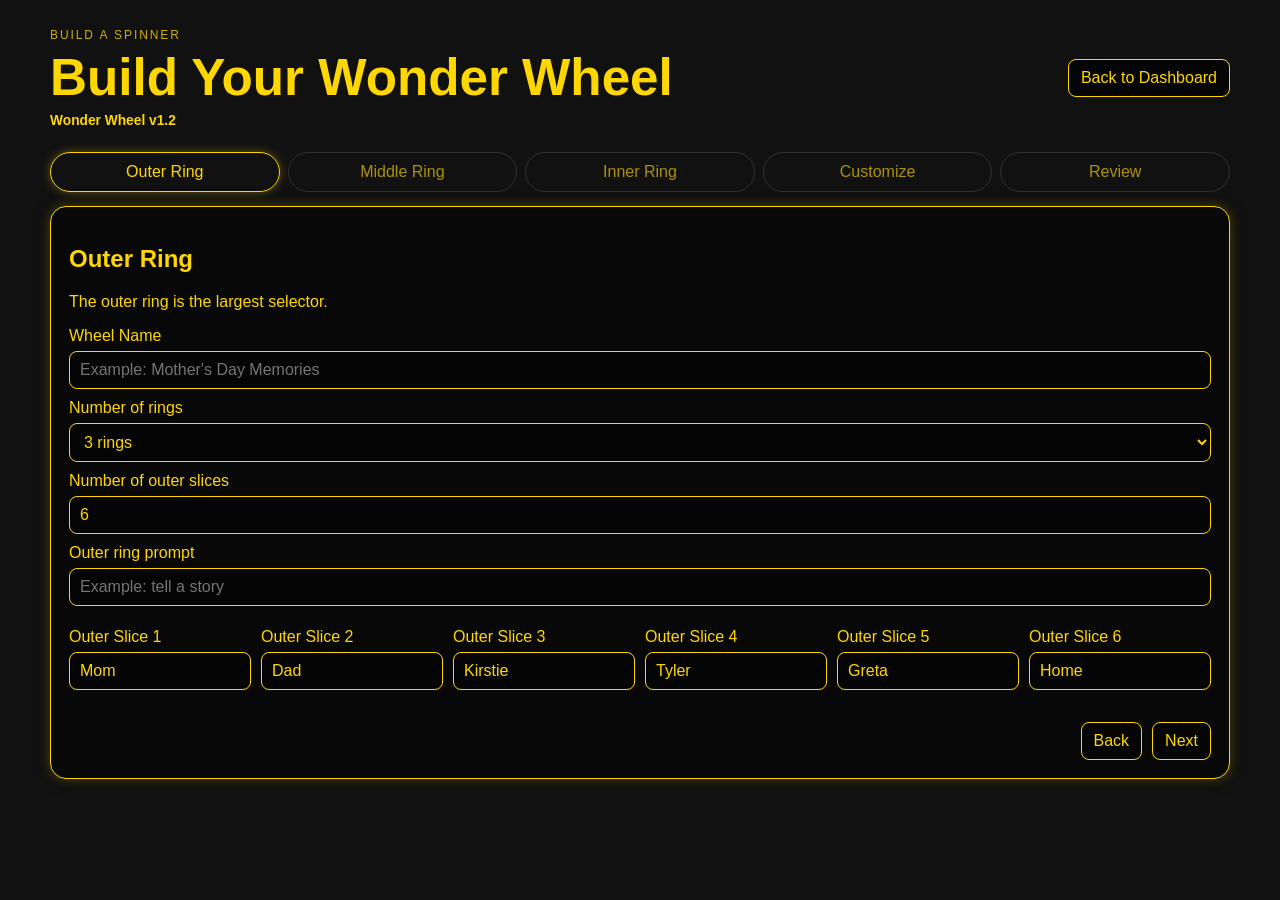
==== index.html @ 9d7de101 "v1.2" ====
<!DOCTYPE html>
<html lang="en">
<head>
  <meta charset="UTF-8">
  <meta name="viewport" content="width=device-width, initial-scale=1.0">
  <title>Wonder Wheel Spinner</title>
  <link rel="stylesheet" href="styles.css?v=1.2">
</head>
<body class="wheel-body">
  <a class="utility-link top-left" href="dashboard.html">Dashboard</a>
  <button id="editWheelButton" class="utility-link top-right" type="button">Edit Wheel</button>
  <div class="version-badge">Wonder Wheel v1.2</div>

  <section id="selectedPanel" class="selected-panel draggable-panel">
    <div class="panel-handle">Selected</div>
    <div class="selected-grid">
      <div id="selectedOuterBox"><span>Outer</span><strong id="selectedOuter">—</strong></div>
      <div id="selectedMiddleBox"><span>Middle</span><strong id="selectedMiddle">—</strong></div>
      <div id="selectedInnerBox"><span>Inner</span><strong id="selectedInner">—</strong></div>
      <div id="selectedCoreBox" class="hidden"><span>Core</span><strong id="selectedCore">—</strong></div>
    </div>
    <div id="latestSpinPanel" class="latest-spin-panel hidden">
      <h3>Latest Spin</h3>
      <div id="latestSpinRows" class="latest-spin-rows"></div>
    </div>
  </section>

  <section id="completionPanel" class="completion-panel draggable-panel">
    <div class="panel-heading compact-panel-heading">
      <div>
        <div class="panel-handle">Completed</div>
        <p id="completionSummary">0 / 0</p>
      </div>
      <button id="resetCompletionLog" type="button">Reset</button>
    </div>
    <ol id="completionLog" class="completion-log"></ol>
  </section>

  <section id="editorPanel" class="editor-panel hidden">
    <div class="panel-heading">
      <h2>Edit Wheel</h2>
      <button id="closeEditorButton" type="button">Close</button>
    </div>
    <div class="editor-grid">
      <label>Wheel name <input id="wheelNameInput" type="text"></label>
      <label>Ring count
        <select id="ringCountInput">
          <option value="1">1 ring</option>
          <option value="2">2 rings</option>
          <option value="3" selected>3 rings</option>
          <option value="4">4 rings with Core Ring</option>
        </select>
      </label>
      <label>Theme
        <select id="themeSelect">
          <option value="lightning">Lightning</option>
          <option value="plant">Plant</option>
          <option value="steel">Steel</option>
          <option value="fire">Fire</option>
          <option value="earth">Earth</option>
          <option value="water">Water</option>
          <option value="flowers">Flowers</option>
        </select>
      </label>
      <label>Wheel line color <input id="wheelColorInput" type="color"></label>
      <label>Interface color <input id="interfaceColorInput" type="color"></label>
      <label>Text color <input id="textColorInput" type="color"></label>
      <label>Page background color <input id="pageBgInput" type="color"></label>
      <label>Full page background image <input id="pageBgImageInput" type="file" accept="image/*"></label>
      <button id="clearPageBgImage" type="button">Clear Full Page Background</button>
      <label>Wheel size <input id="wheelSizeInput" type="range" min="0.45" max="3" step="0.025"></label>
      <label>Center background <input id="centerBgInput" type="file" accept="image/*"></label>
      <button id="clearCenterBg" type="button">Clear Center Background</button>
    </div>
    <div class="editor-ring-grid">
      <div id="outerEditorCard" class="editor-ring-card">
        <h3>Outer Ring</h3>
        <label>Slices <input id="outerCountInput" type="number" min="1" max="10"></label>
        <label>Prompt <input id="outerPromptInput" type="text" placeholder="Example: tell a story"></label>
        <div id="outerNamesEditor" class="name-editor-list"></div>
        <label>Background <input id="outerBgInput" type="file" accept="image/*"></label>
        <button id="clearOuterBg" type="button">Clear Background</button>
      </div>
      <div id="middleEditorCard" class="editor-ring-card">
        <h3>Middle Ring</h3>
        <label>Slices <input id="middleCountInput" type="number" min="1" max="10"></label>
        <label>Prompt <input id="middlePromptInput" type="text" placeholder="Example: remember"></label>
        <div id="middleNamesEditor" class="name-editor-list"></div>
        <label>Background <input id="middleBgInput" type="file" accept="image/*"></label>
        <button id="clearMiddleBg" type="button">Clear Background</button>
      </div>
      <div id="innerEditorCard" class="editor-ring-card">
        <h3>Inner Ring</h3>
        <label>Slices <input id="innerCountInput" type="number" min="1" max="10"></label>
        <label>Prompt <input id="innerPromptInput" type="text" placeholder="Example: with gratitude"></label>
        <div id="innerNamesEditor" class="name-editor-list"></div>
        <label>Background <input id="innerBgInput" type="file" accept="image/*"></label>
        <button id="clearInnerBg" type="button">Clear Background</button>
      </div>
      <div id="coreEditorCard" class="editor-ring-card">
        <h3>Core Ring</h3>
        <label>Slices <input id="coreCountInput" type="number" min="1" max="10"></label>
        <label>Prompt <input id="corePromptInput" type="text" placeholder="Example: today"></label>
        <div id="coreNamesEditor" class="name-editor-list"></div>
        <label>Background <input id="coreBgInput" type="file" accept="image/*"></label>
        <button id="clearCoreBg" type="button">Clear Background</button>
      </div>
    </div>
    <button id="saveEditorButton" class="primary-button" type="button">Save Changes</button>
  </section>

  <main class="wheel-stage" id="wheelStage">
    <div class="compass" id="compass">
      <div class="compass-selection-arrow" aria-hidden="true"></div>
      <div id="themeSpiralEffect" class="theme-spiral-effect" aria-hidden="true"></div>
      <div class="ring outer-ring" id="outerRing">
        <div class="ring-bg"></div>
        <div class="ring-lines"></div>
        <div class="ring-labels" id="outerLabels"></div>
      </div>

      <div class="ring middle-ring" id="middleRing">
        <div class="ring-bg"></div>
        <div class="ring-lines"></div>
        <div class="ring-labels" id="middleLabels"></div>
      </div>

      <div class="ring inner-ring-simple" id="innerRing">
        <div class="ring-bg"></div>
        <div class="ring-lines"></div>
        <div class="ring-labels" id="innerLabels"></div>
      </div>

      <div class="ring core-ring" id="coreRing">
        <div class="ring-bg"></div>
        <div class="ring-lines"></div>
        <div class="ring-labels" id="coreLabels"></div>
      </div>

      <div class="center-orb" id="centerOrb" title="Hold to charge spin. Release to spin.">
        <div id="wheelTitle" class="center-wheel-title">Wheel</div>
        <div class="power-bar-shell">
          <div id="powerBarFill" class="power-bar-fill"></div>
        </div>
      </div>
      <button id="wheelMoveHandle" class="wheel-move-handle" type="button" title="Drag to move wheel" aria-label="Drag to move wheel">↕</button>
      <button id="wheelCornerResizeHandle" class="wheel-corner-resize-handle" type="button" title="Drag to resize wheel" aria-label="Drag to resize wheel"></button>
    </div>
    <div id="spinSpiralLayer" class="spin-spiral-layer"></div>
  </main>

  <script src="app.js?v=1.2"></script>
</body>
</html>
---- styles.css ----
:root {
  --gold: #ffd700;
  --interface: #ffd700;
  --wheel-line: #ffd700;
  --wheel-text: #ffd700;
  --bg: #111111;
  --panel-bg: rgba(8, 8, 8, 0.92);
  --soft: rgba(255, 215, 0, 0.16);
  --shadow: rgba(255, 215, 0, 0.34);
  --outer-size: 620px;
  --middle-size: 443px;
  --inner-size: 266px;
  --core-size: 221px;
  --center-size: 88px;
  --outer-label-radius: 266px;
  --middle-label-radius: 177px;
  --inner-label-radius: 88px;
  --core-label-radius: 77px;
  --outer-label-width: 118px;
  --middle-label-width: 104px;
  --inner-label-width: 88px;
  --core-label-width: 68px;
  --outer-label-font: 1rem;
  --middle-label-font: .94rem;
  --inner-label-font: .82rem;
  --core-label-font: .72rem;
  --wheel-scale: 1;
  --center-bg-image: none;
}
* { box-sizing: border-box; }
body {
  min-height: 100vh;
  margin: 0;
  background-color: var(--bg);
  background-image: var(--page-bg-image, none);
  background-size: cover;
  background-position: center;
  background-attachment: fixed;
  color: var(--interface);
  font-family: Arial, sans-serif;
}
a { color: inherit; }
button, input, select {
  font: inherit;
}
button, .primary-link, .utility-link {
  background: #050505;
  color: var(--interface);
  border: 1px solid var(--interface);
  border-radius: 8px;
  padding: 9px 12px;
  cursor: pointer;
  text-decoration: none;
  display: inline-flex;
  align-items: center;
  justify-content: center;
  gap: 6px;
}
button:hover, .primary-link:hover, .utility-link:hover { box-shadow: 0 0 12px var(--shadow); }
.primary-button, .primary-link { background: color-mix(in srgb, var(--interface) 18%, black); font-weight: bold; }
.hidden { display: none !important; }
.kicker { text-transform: uppercase; letter-spacing: .16em; font-size: .75rem; margin: 0 0 6px; opacity: .8; }
.dashboard-shell, .wizard-shell { width: min(1180px, calc(100vw - 32px)); margin: 0 auto; padding: 28px 0 60px; }
.dashboard-header, .wizard-header { display: flex; align-items: center; justify-content: space-between; gap: 20px; margin-bottom: 24px; }
.dashboard-header h1, .wizard-header h1 { margin: 0; font-size: clamp(2rem, 4vw, 3.5rem); }
.dashboard-header p, .wizard-header p { max-width: 660px; }
.dashboard-header-actions { display: flex; flex-wrap: wrap; gap: 10px; justify-content: flex-end; }
.dashboard-customize-panel, .dashboard-analytics-card, .wizard-card, .editor-panel, .selected-panel {
  border: 1px solid var(--interface);
  background: var(--panel-bg);
  box-shadow: 0 0 18px rgba(0,0,0,.45), 0 0 12px var(--shadow);
  border-radius: 16px;
  padding: 18px;
}
.control-row { display: flex; gap: 14px; align-items: center; }
.wrap { flex-wrap: wrap; }
.section-title-row { display: flex; align-items: center; justify-content: space-between; gap: 16px; margin-bottom: 14px; }
.section-title-row h2 { margin: 0 0 4px; }
.dashboard-grid { display: grid; grid-template-columns: repeat(auto-fit, minmax(250px, 1fr)); gap: 14px; }
.wheel-card { position: relative; display: grid; grid-template-columns: 70px 1fr; gap: 14px; align-items: center; padding: 14px; border: 1px solid var(--interface); border-radius: 14px; background: rgba(0,0,0,.55); cursor: pointer; }
.wheel-card:hover { box-shadow: 0 0 14px var(--shadow); transform: translateY(-1px); }
.wheel-card-icon { width: 68px; height: 68px; border-radius: 50%; border: 2px solid var(--wheel-line); background: radial-gradient(circle, rgba(255,255,255,.12), rgba(0,0,0,.7)); overflow: hidden; position: relative; }
.wheel-card-icon::before, .wheel-card-icon::after { content:""; position:absolute; inset:0; border-radius:50%; background: repeating-conic-gradient(var(--wheel-line) 0deg 2deg, transparent 2deg 45deg); opacity:.55; }
.wheel-card h3 { margin: 0 0 6px; }
.wheel-card p { margin: 0; opacity:.82; font-size:.9rem; }
.card-actions { display: flex; gap: 8px; margin-top: 10px; }
.card-actions button { padding: 5px 8px; font-size: .82rem; }
.modal { position: fixed; inset: 0; display: grid; place-items: center; background: rgba(0,0,0,.66); z-index: 1000; padding: 20px; }
.modal-content { width: min(760px, 100%); max-height: 85vh; overflow:auto; background: #0b0b0b; color: var(--interface); border: 1px solid var(--interface); border-radius: 18px; padding: 24px; position: relative; box-shadow: 0 0 28px var(--shadow); }
.modal-close { position:absolute; right:14px; top:14px; width:36px; height:36px; padding:0; border-radius:50%; }
.tagline { font-size: 1.4rem; font-weight: bold; letter-spacing: .08em; }

/* Wizard */
.wizard-body { display: flex; justify-content: center; }
.wizard-progress { display: grid; grid-template-columns: repeat(auto-fit, minmax(92px, 1fr)); gap: 8px; margin-bottom: 14px; }
.wizard-step-pill { border: 1px solid rgba(255,255,255,.2); border-radius: 999px; padding: 10px; text-align: center; opacity: .65; }
.wizard-step-pill.active { border-color: var(--interface); opacity: 1; box-shadow: 0 0 10px var(--shadow); }
.wizard-step { display: none; }
.wizard-step.active { display: block; }
.wizard-card label, .editor-panel label { display: grid; gap: 6px; margin: 10px 0; }
input[type="text"], input[type="number"], select { width: 100%; background: #050505; color: var(--interface); border: 1px solid var(--interface); border-radius: 8px; padding: 9px 10px; }
input[type="color"] { width: 72px; height: 38px; background: transparent; border: 1px solid var(--interface); border-radius: 8px; padding: 3px; }
input[type="file"] { max-width: 100%; }
.wizard-grid { display: grid; grid-template-columns: repeat(auto-fit, minmax(180px, 1fr)); gap: 10px; margin-top: 12px; }
.wizard-customize-grid, .editor-grid { display: grid; grid-template-columns: repeat(auto-fit, minmax(190px, 1fr)); gap: 12px; }
.wizard-actions { display: flex; justify-content: flex-end; gap: 10px; margin-top: 22px; }
.review-box { border: 1px solid rgba(255,255,255,.22); padding: 16px; border-radius: 12px; background: rgba(255,255,255,.04); }

/* Wheel */
.wheel-body { overflow: hidden; }
.top-left { position: fixed; top: 18px; left: 18px; z-index: 50; }
.top-right { position: fixed; top: 18px; right: 18px; z-index: 50; }
.version-badge {
  position: fixed;
  left: 18px;
  top: 66px;
  z-index: 50;
  padding: 7px 10px;
  border: 1px solid rgba(255,255,255,.24);
  border-radius: 999px;
  background: rgba(0,0,0,.68);
  color: var(--interface);
  font-size: .78rem;
  font-weight: 700;
  box-shadow: 0 0 10px var(--shadow);
}
.version-inline {
  margin: 6px 0 0;
  color: var(--interface);
  font-size: .86rem;
  font-weight: 700;
}
.wheel-stage { min-height: 100vh; display: grid; place-items: center; padding: 80px 20px 40px; }
.compass { position: relative; width: var(--outer-size); height: var(--outer-size); border-radius: 50%; touch-action: none; transform: scale(var(--wheel-scale)); transform-origin: center center; --charge-tension: 0; }
.compass-selection-arrow { position: absolute; left: 50%; top: -34px; transform: translateX(-50%); width: 48px; height: 74px; z-index: 40; pointer-events: none; filter: drop-shadow(0 0 8px var(--shadow)); }
.compass-selection-arrow::before { content:""; position:absolute; left:50%; transform:translateX(-50%); top:0; width:20px; height:36px; background: var(--wheel-line); border: 2px solid #111; border-radius: 12px 12px 6px 6px; }
.compass-selection-arrow::after { content:""; position:absolute; left:50%; transform:translateX(-50%); top:31px; width:0; height:0; border-left: 20px solid transparent; border-right: 20px solid transparent; border-top: 34px solid var(--wheel-line); }
.ring { position: absolute; left: 50%; top: 50%; transform: translate(-50%, -50%); border-radius: 50%; overflow: hidden; border: 3px solid var(--wheel-line); box-shadow: inset 0 0 18px rgba(0,0,0,.7), 0 0 12px var(--shadow); cursor: grab; }
.compass.charging-tension .ring { filter: brightness(calc(1 + var(--charge-tension) * .18)); }
.ring.drag-spinning { cursor: grabbing; filter: brightness(1.12); }
.outer-ring { width: var(--outer-size); height: var(--outer-size); z-index: 1; }
.middle-ring { width: var(--middle-size); height: var(--middle-size); z-index: 6; }
.inner-ring-simple { width: var(--inner-size); height: var(--inner-size); z-index: 11; }
.core-ring { width: var(--core-size); height: var(--core-size); z-index: 16; }
.ring-bg, .ring-lines, .ring-labels, .slice-highlight-layer { position: absolute; inset: 0; border-radius: 50%; pointer-events: none; }
.ring-bg { background-color: rgba(0,0,0,.72); background-image: var(--ring-bg, none); background-size: cover; background-position: center; z-index: 1; }
.ring-lines { z-index: 4; background: repeating-conic-gradient(from var(--line-from, 0deg), var(--wheel-line) 0deg var(--line-width, 2deg), transparent var(--line-width, 2deg) var(--slice-deg, 36deg)); opacity: .95; }
.ring::before {
  content: "";
  position: absolute;
  inset: 0;
  border-radius: 50%;
  z-index: 5;
  pointer-events: none;
  opacity: 0;
  background:
    conic-gradient(from var(--line-from, 0deg),
      transparent 0deg 18deg,
      color-mix(in srgb, var(--theme-a) 74%, transparent) 24deg 44deg,
      transparent 52deg 96deg,
      color-mix(in srgb, var(--theme-b) 70%, transparent) 104deg 128deg,
      transparent 138deg 212deg,
      color-mix(in srgb, var(--theme-c) 66%, transparent) 222deg 252deg,
      transparent 264deg 360deg);
  filter: blur(.5px) drop-shadow(0 0 8px var(--theme-b));
  mix-blend-mode: screen;
  transition: opacity .7s ease, filter .7s ease;
  -webkit-mask: radial-gradient(circle, transparent 0 18%, #000 30% 74%, transparent 86%);
  mask: radial-gradient(circle, transparent 0 18%, #000 30% 74%, transparent 86%);
}
.compass.layer-spin-active .ring::before {
  animation: ringLayerSpiral 1.15s linear infinite;
}
.compass.layer-spin-active .outer-ring::before { opacity: .12; animation-duration: 1.55s; }
.compass.layer-spin-active .middle-ring::before { opacity: .2; animation-duration: 1.32s; }
.compass.layer-spin-active .inner-ring-simple::before { opacity: .31; animation-duration: 1.08s; }
.compass.layer-spin-active .core-ring::before { opacity: .42; animation-duration: .88s; }
.ring::after { content:""; position:absolute; inset:0; border-radius:50%; z-index:5; pointer-events:none; background: conic-gradient(from var(--selected-from, 0deg), rgba(255,255,255,.26) 0deg var(--selected-size, 0deg), transparent var(--selected-size,0deg)); mix-blend-mode: screen; opacity: .9; }
.ring.selected-slice-flash::after { animation: selectedSliceFlash 2s ease-out; }
.ring-labels { z-index: 8; }
.slice-label { position: absolute; left: 50%; top: 50%; width: var(--label-width, 112px); min-height: 30px; display: flex; align-items: center; justify-content: center; text-align: center; color: var(--wheel-text); font-weight: bold; line-height: 1.05; overflow-wrap: anywhere; text-shadow: 0 0 4px rgba(0,0,0,.85); transform: rotate(var(--angle)) translate(var(--label-radius)) rotate(calc(-1 * var(--angle))) translate(-50%, -50%); transition: color .16s ease, text-shadow .16s ease, transform .16s ease; }
.slice-label.selected { color: #fff; text-shadow: 0 0 5px rgba(255,255,255,.9), 0 0 10px var(--wheel-text); }
.slice-label.selected-slice-label-flash { animation: selectedSliceLabelFlash 2s ease-out; }
.outer-ring .slice-label { --label-radius: var(--outer-label-radius); --label-width: var(--outer-label-width); font-size: var(--outer-label-font); }
.middle-ring .slice-label { --label-radius: var(--middle-label-radius); --label-width: var(--middle-label-width); font-size: var(--middle-label-font); }
.inner-ring-simple .slice-label { --label-radius: var(--inner-label-radius); --label-width: var(--inner-label-width); font-size: var(--inner-label-font); }
.core-ring .slice-label { --label-radius: var(--core-label-radius); --label-width: var(--core-label-width); font-size: var(--core-label-font); }
.center-orb { position:absolute; left:50%; top:50%; transform:translate(-50%,-50%); width: var(--center-size); height: var(--center-size); z-index: 25; border: 3px solid var(--wheel-line); border-radius: 50%; background: radial-gradient(circle at 35% 28%, rgba(255,255,255,.18), rgba(0,0,0,.92) 65%); display:flex; flex-direction:column; align-items:center; justify-content:center; gap:8px; cursor:pointer; user-select:none; box-shadow: inset 0 0 18px rgba(255,255,255,.08), 0 0 16px var(--shadow); }
.compass.charging-tension .center-orb { transform: translate(-50%,-50%) scale(calc(1 - var(--charge-tension) * .04)); }
.center-orb.charging { box-shadow: inset 0 0 28px rgba(255,255,255,.22), 0 0 30px var(--shadow), 0 0 50px var(--shadow); }
.center-orb.max-charge { animation: maxPulse .28s infinite alternate; }
@keyframes maxPulse { from { filter: brightness(1); } to { filter: brightness(1.55); } }
.center-wheel-title { width: 88px; text-align:center; font-size:.78rem; font-weight:bold; color:var(--wheel-text); overflow-wrap:anywhere; }
.power-bar-shell { width: 60px; height: 7px; border: 1px solid var(--wheel-line); border-radius: 999px; overflow:hidden; background: rgba(0,0,0,.7); }
.power-bar-fill { width: 0%; height: 100%; background: var(--wheel-line); box-shadow: 0 0 10px var(--shadow); transition: width .04s linear; }
.wheel-move-handle { position:absolute; left:16px; bottom:16px; width:42px; height:42px; padding:0; border:2px solid var(--interface); border-radius:50%; font-size:1.05rem; cursor:grab; z-index:44; background: rgba(0,0,0,.78); box-shadow: 0 0 12px var(--shadow), inset 0 0 8px rgba(255,255,255,.08); }
.selected-panel { position: fixed; left: 20px; bottom: 20px; width: min(680px, calc(100vw - 40px)); max-height: min(78vh, 720px); overflow: auto; z-index: 45; }
.panel-handle { font-weight: bold; margin-bottom: 10px; cursor: grab; }
.selected-grid { display: grid; grid-template-columns: repeat(auto-fit, minmax(145px, 1fr)); gap: 12px; }
.selected-grid div { border: 1px solid rgba(255,255,255,.18); border-radius: 10px; padding: 10px; background: rgba(255,255,255,.04); }
.selected-grid div.selected-field-flash { animation: selectedFieldFlash 2s ease-out; }
.selected-grid span { display:block; opacity:.7; font-size:.78rem; margin-bottom:5px; }
.selected-grid strong { color:#fff; display:block; line-height:1.2; overflow-wrap:anywhere; font-size: 1rem; }
.latest-spin-panel {
  margin-top: 16px;
  border-top: 1px solid rgba(255,255,255,.16);
  padding-top: 14px;
}
.latest-spin-panel h3 {
  margin: 0 0 10px;
  font-size: 1.08rem;
}
.latest-spin-rows {
  display: grid;
  gap: 10px;
}
.latest-spin-row {
  display: grid;
  grid-template-columns: 86px 1fr;
  gap: 7px 14px;
  align-items: start;
  border: 1px solid rgba(255,255,255,.16);
  border-radius: 12px;
  padding: 12px;
  background: rgba(255,255,255,.045);
}
.latest-spin-row span {
  opacity: .72;
  font-size: .82rem;
  text-transform: uppercase;
  letter-spacing: .05em;
}
.latest-spin-row strong {
  color: #fff;
  line-height: 1.2;
  overflow-wrap: anywhere;
  font-size: 1.12rem;
}
.latest-spin-row em {
  grid-column: 2;
  color: var(--interface);
  opacity: .82;
  font-size: .86rem;
  font-style: normal;
  overflow-wrap: anywhere;
}
.editor-panel { position: fixed; inset: 76px 18px 18px; z-index: 80; overflow:auto; }
.panel-heading { display:flex; justify-content:space-between; align-items:center; gap:14px; }
.editor-ring-grid { display:grid; grid-template-columns: repeat(auto-fit, minmax(230px, 1fr)); gap:14px; margin: 16px 0; }
.editor-ring-card { border:1px solid rgba(255,255,255,.2); border-radius:14px; padding:14px; background:rgba(255,255,255,.04); }
.name-editor-list { display:grid; gap:8px; }
.spin-spiral-layer { position:fixed; inset:0; border-radius:0; pointer-events:none; overflow:hidden; z-index: 22; }
.spiral-particle { position:absolute; left:50%; top:50%; width:8px; height:8px; border-radius:50%; opacity:.95; pointer-events:none; animation: spiralTrail 1.55s linear forwards; box-shadow:0 0 10px currentColor; }
.theme-spiral-effect {
  position: absolute;
  inset: -34px;
  border-radius: 50%;
  z-index: 21;
  pointer-events: none;
  opacity: 0;
  transform: scale(.94);
  transition: opacity .18s ease, transform .18s ease;
  --theme-a: #fff;
  --theme-b: #8dd7ff;
  --theme-c: #4a8cff;
}
.theme-spiral-effect::before,
.theme-spiral-effect::after {
  content: "";
  position: absolute;
  inset: 0;
  border-radius: 50%;
  background:
    conic-gradient(from 0deg,
      transparent 0deg 18deg,
      color-mix(in srgb, var(--theme-a) 88%, transparent) 22deg 40deg,
      transparent 44deg 74deg,
      color-mix(in srgb, var(--theme-b) 88%, transparent) 80deg 104deg,
      transparent 112deg 158deg,
      color-mix(in srgb, var(--theme-c) 86%, transparent) 164deg 194deg,
      transparent 202deg 360deg);
  filter: drop-shadow(0 0 12px var(--theme-b));
  mask: radial-gradient(circle, transparent 0 38%, #000 45% 61%, transparent 67%);
}
.theme-spiral-effect::after {
  inset: 18px;
  animation-direction: reverse;
  opacity: .78;
  mask: radial-gradient(circle, transparent 0 46%, #000 52% 63%, transparent 69%);
}
.theme-spiral-effect.active {
  opacity: 1;
  transform: scale(1);
}
.theme-spiral-effect.active::before { animation: themeSpiralSpin 1.1s linear infinite; }
.theme-spiral-effect.active::after { animation: themeSpiralSpin 1.65s linear infinite reverse; }
.theme-spiral-effect[data-theme="fire"] { --theme-a:#ffd000; --theme-b:#ff5a00; --theme-c:#ff1e00; }
.theme-spiral-effect[data-theme="water"] { --theme-a:#b9f7ff; --theme-b:#39d4ff; --theme-c:#147cff; }
.theme-spiral-effect[data-theme="plant"] { --theme-a:#d8ff9a; --theme-b:#31c45b; --theme-c:#0b7a3a; }
.theme-spiral-effect[data-theme="flowers"] { --theme-a:#ffe866; --theme-b:#ff66cc; --theme-c:#ff9ad5; }
.theme-spiral-effect[data-theme="earth"] { --theme-a:#caa472; --theme-b:#63aa38; --theme-c:#8a6232; }
.theme-spiral-effect[data-theme="steel"] { --theme-a:#ffffff; --theme-b:#b8c0c8; --theme-c:#656d78; }
.theme-spiral-effect[data-theme="lightning"] { --theme-a:#ffffff; --theme-b:#8dd7ff; --theme-c:#4a8cff; }
@keyframes spiralTrail { 0% { transform: rotate(var(--angle)) translate(0) scale(.2); opacity:0; } 18% { opacity:1; } 100% { transform: rotate(calc(var(--angle) + 640deg)) translate(var(--radius)) scale(1.1); opacity:0; } }
@keyframes themeSpiralSpin {
  from { transform: rotate(0deg) scale(1); }
  50% { transform: rotate(180deg) scale(1.035); }
  to { transform: rotate(360deg) scale(1); }
}
@keyframes ringLayerSpiral {
  from { transform: rotate(0deg) scale(.985); }
  50% { transform: rotate(180deg) scale(1.018); }
  to { transform: rotate(360deg) scale(.985); }
}
@keyframes selectedFieldFlash {
  0%, 100% { background: rgba(255,255,255,.04); border-color: rgba(255,255,255,.18); box-shadow: none; transform: scale(1); }
  12%, 42%, 72% { background: color-mix(in srgb, var(--interface) 34%, rgba(255,255,255,.04)); border-color: var(--interface); box-shadow: 0 0 18px var(--shadow); transform: scale(1.025); }
  28%, 58% { background: rgba(255,255,255,.08); border-color: rgba(255,255,255,.45); box-shadow: 0 0 8px var(--shadow); transform: scale(1); }
}
@keyframes selectedSliceFlash {
  0%, 100% { opacity: .9; filter: none; }
  12%, 42%, 72% { opacity: 1; filter: brightness(1.9) drop-shadow(0 0 14px var(--wheel-text)); }
  28%, 58% { opacity: .82; filter: brightness(1.2); }
}
@keyframes selectedSliceLabelFlash {
  0%, 100% { transform: rotate(var(--angle)) translate(var(--label-radius)) rotate(calc(-1 * var(--angle))) translate(-50%, -50%) scale(1); }
  12%, 42%, 72% { transform: rotate(var(--angle)) translate(var(--label-radius)) rotate(calc(-1 * var(--angle))) translate(-50%, -50%) scale(1.14); text-shadow: 0 0 8px #fff, 0 0 18px var(--wheel-text); }
  28%, 58% { transform: rotate(var(--angle)) translate(var(--label-radius)) rotate(calc(-1 * var(--angle))) translate(-50%, -50%) scale(1.04); }
}
@media (max-width: 720px) { :root { --outer-size: 92vw; --middle-size: 64vw; --inner-size: 38vw; --core-size: 26vw; } .dashboard-header, .wizard-header { flex-direction: column; align-items: flex-start; } .wizard-progress { grid-template-columns: 1fr; } .selected-grid { grid-template-columns: 1fr; } }

/* Cleaner Wheel-of-Fortune style selector */
.compass-selection-arrow {
  top: -30px;
  width: 42px;
  height: 78px;
  filter: drop-shadow(0 0 6px var(--shadow));
}
.compass-selection-arrow::before {
  top: 0;
  width: 18px;
  height: 26px;
  border-radius: 10px 10px 5px 5px;
  background: linear-gradient(180deg, #fff8ad 0%, var(--wheel-line) 52%, #b28d00 100%);
  border: 2px solid rgba(0,0,0,.9);
  box-shadow: inset 0 0 4px rgba(255,255,255,.55), 0 0 6px var(--shadow);
}
.compass-selection-arrow::after {
  top: 23px;
  border-left-width: 14px;
  border-right-width: 14px;
  border-top-width: 44px;
  border-top-color: var(--wheel-line);
  filter: drop-shadow(0 2px 2px rgba(0,0,0,.65));
}

/* Always-visible wheel resize control beside the wheel */
.wheel-stage {
  grid-template-columns: auto auto;
  gap: 28px;
}
.wheel-resize-control {
  align-self: center;
  justify-self: start;
  display: flex;
  flex-direction: column;
  align-items: center;
  gap: 10px;
  padding: 12px 10px;
  border: 1px solid var(--interface);
  border-radius: 999px;
  background: rgba(0,0,0,.64);
  box-shadow: 0 0 12px var(--shadow);
  color: var(--interface);
  z-index: 42;
  user-select: none;
}
.resize-control-title {
  font-size: .72rem;
  font-weight: 700;
  letter-spacing: .08em;
  text-transform: uppercase;
}
#wheelResizeSideInput {
  writing-mode: vertical-lr;
  direction: rtl;
  appearance: auto;
  width: 30px;
  height: 150px;
  accent-color: var(--interface);
  cursor: ns-resize;
}
.center-wheel-title {
  width: 76px;
  max-height: 42px;
  font-size: .72rem;
  line-height: 1.05;
  display: flex;
  align-items: center;
  justify-content: center;
}

@media (max-width: 720px) {
  .wheel-stage { grid-template-columns: 1fr; gap: 14px; }
  .wheel-resize-control { flex-direction: row; border-radius: 999px; justify-self: center; }
  #wheelResizeSideInput { writing-mode: horizontal-tb; -webkit-appearance: auto; appearance: auto; width: 170px; height: auto; cursor: ew-resize; }
}

/* Spinner tool polish: more obvious resize tool, sleeker selector, full-page background controls */
.compass-selection-arrow {
  top: -42px !important;
  width: 30px !important;
  height: 92px !important;
  filter: drop-shadow(0 3px 5px rgba(0,0,0,.85)) drop-shadow(0 0 5px var(--shadow)) !important;
}
.compass-selection-arrow::before {
  top: 0 !important;
  width: 12px !important;
  height: 26px !important;
  border-radius: 8px 8px 3px 3px !important;
  background: linear-gradient(180deg, #fffad1 0%, var(--wheel-line) 48%, #8a6d00 100%) !important;
  border: 2px solid rgba(0,0,0,.95) !important;
  box-shadow: inset 0 0 4px rgba(255,255,255,.7), 0 0 5px var(--shadow) !important;
}
.compass-selection-arrow::after {
  top: 23px !important;
  border-left-width: 11px !important;
  border-right-width: 11px !important;
  border-top-width: 58px !important;
  border-top-color: var(--wheel-line) !important;
  filter: drop-shadow(0 2px 2px rgba(0,0,0,.85)) !important;
}
.wheel-resize-control {
  min-width: 66px;
  padding: 13px 10px !important;
  border-width: 2px !important;
  background: rgba(0,0,0,.78) !important;
  box-shadow: 0 0 18px var(--shadow), inset 0 0 10px rgba(255,255,255,.05) !important;
}
.resize-nudge {
  width: 34px;
  height: 34px;
  padding: 0;
  border-radius: 50%;
  font-size: 1.25rem;
  font-weight: 800;
  line-height: 1;
}
.wheel-drag-resize-handle {
  width: 34px;
  height: 42px;
  display: grid;
  place-items: center;
  border: 1px solid var(--interface);
  border-radius: 12px;
  background: color-mix(in srgb, var(--interface) 14%, black);
  box-shadow: 0 0 10px var(--shadow);
  cursor: ns-resize;
  font-size: 1.15rem;
  font-weight: 800;
  user-select: none;
}
.wheel-drag-resize-handle.resizing,
.wheel-drag-resize-handle:hover {
  box-shadow: 0 0 18px var(--shadow);
  filter: brightness(1.25);
}
.editor-grid label:has(#pageBgImageInput) {
  border: 1px solid rgba(255,255,255,.18);
  border-radius: 12px;
  padding: 10px;
  background: rgba(255,255,255,.04);
}

/* Integrated wheel resize handle and center background image */
.wheel-resize-control {
  display: none !important;
}
.wheel-stage {
  grid-template-columns: 1fr !important;
}
.center-orb {
  background-color: #080808;
  background-image: linear-gradient(rgba(0,0,0,.2), rgba(0,0,0,.44)), var(--center-bg-image), radial-gradient(circle at 35% 28%, rgba(255,255,255,.18), rgba(0,0,0,.92) 65%) !important;
  background-size: cover, cover, cover !important;
  background-position: center, center, center !important;
}
.wheel-corner-resize-handle {
  position: absolute;
  right: 16px;
  bottom: 16px;
  width: 42px;
  height: 42px;
  padding: 0;
  border: 2px solid var(--interface);
  border-radius: 50%;
  background: rgba(0,0,0,.78);
  box-shadow: 0 0 12px var(--shadow), inset 0 0 8px rgba(255,255,255,.08);
  cursor: nwse-resize;
  z-index: 44;
  user-select: none;
}
.wheel-corner-resize-handle::before,
.wheel-corner-resize-handle::after {
  content: "";
  position: absolute;
  right: 10px;
  bottom: 10px;
  width: 15px;
  height: 15px;
  border-right: 3px solid var(--interface);
  border-bottom: 3px solid var(--interface);
}
.wheel-corner-resize-handle::after {
  right: 17px;
  bottom: 17px;
  width: 8px;
  height: 8px;
  opacity: .72;
}
.wheel-corner-resize-handle.resizing,
.wheel-corner-resize-handle:hover {
  box-shadow: 0 0 18px var(--shadow);
  filter: brightness(1.25);
}
.editor-grid label:has(#centerBgInput) {
  border: 1px solid rgba(255,255,255,.18);
  border-radius: 12px;
  padding: 10px;
  background: rgba(255,255,255,.04);
}

/* Completion log, softer spirals, edge sparks, and cross move handle */
.completion-panel {
  position: fixed;
  right: 20px;
  bottom: 20px;
  width: min(420px, calc(100vw - 40px));
  max-height: 38vh;
  overflow: auto;
  z-index: 45;
}
.compact-panel-heading {
  align-items: start;
  margin-bottom: 10px;
}
.compact-panel-heading p {
  margin: 2px 0 0;
  opacity: .78;
  font-size: .82rem;
}
.completion-log {
  display: grid;
  gap: 6px;
  margin: 0;
  padding-left: 22px;
}
.completion-log li {
  padding: 7px 8px;
  border: 1px solid rgba(255,255,255,.16);
  border-radius: 8px;
  background: rgba(255,255,255,.04);
}
.completion-panel.complete {
  box-shadow: 0 0 24px var(--shadow), inset 0 0 18px rgba(255,255,255,.06);
}
.completion-panel.show-notice::after {
  content: attr(data-notice);
  display: block;
  margin-top: 10px;
  color: #fff;
  text-shadow: 0 0 8px var(--shadow);
  animation: completionNotice 1.9s ease-out forwards;
}
.wheel-move-handle {
  font-size: 0 !important;
}
.wheel-move-handle::before,
.wheel-move-handle::after {
  content: "";
  position: absolute;
  left: 50%;
  top: 50%;
  width: 21px;
  height: 4px;
  border-radius: 999px;
  background: var(--interface);
  box-shadow: 0 0 8px var(--shadow);
  transform: translate(-50%, -50%);
}
.wheel-move-handle::after {
  width: 4px;
  height: 21px;
}
.theme-spiral-effect {
  transition: opacity .65s ease, transform .65s ease, filter .65s ease !important;
  filter: saturate(.9) brightness(.9);
}
.theme-spiral-effect::before,
.theme-spiral-effect::after {
  filter: drop-shadow(0 0 8px var(--theme-b)) !important;
}
.theme-spiral-effect.active {
  opacity: .68 !important;
}
.edge-spark {
  position: absolute;
  width: 4px;
  height: 18px;
  border-radius: 999px;
  pointer-events: none;
  transform: translate(-50%, -50%) rotate(var(--spark-rotate));
  box-shadow: 0 0 8px currentColor, 0 0 18px currentColor;
  animation: edgeSparkFly .78s ease-out forwards;
}
.finish-confetti {
  position: absolute;
  border-radius: 2px;
  pointer-events: none;
  transform: translate(-50%, -50%);
  box-shadow: 0 0 8px currentColor;
  animation: finishConfettiFloat 2.8s cubic-bezier(.14,.76,.25,1) forwards;
}
@keyframes edgeSparkFly {
  0% { opacity: 0; transform: translate(-50%, -50%) rotate(var(--spark-rotate)) scale(.45); }
  18% { opacity: 1; }
  100% { opacity: 0; transform: translate(calc(-50% + var(--spark-x)), calc(-50% + var(--spark-y))) rotate(calc(var(--spark-rotate) + 80deg)) scale(.15); }
}
@keyframes finishConfettiFloat {
  0% {
    opacity: 0;
    transform: translate(-50%, -50%) rotate(0deg) scale(.55);
  }
  10% {
    opacity: 1;
    transform: translate(calc(-50% + var(--launch-x) * .32), calc(-50% + var(--launch-y) * .34)) rotate(calc(var(--confetti-rotate) * .2)) scale(1);
  }
  42% {
    opacity: 1;
    transform: translate(calc(-50% + var(--launch-x)), calc(-50% + var(--launch-y))) rotate(var(--confetti-rotate)) scale(1);
  }
  100% {
    opacity: 0;
    transform: translate(calc(-50% + var(--drift-x)), calc(-50% + var(--drift-y))) rotate(calc(var(--confetti-rotate) + 540deg)) scale(.72);
  }
}
@keyframes completionNotice {
  0% { opacity: 0; transform: translateY(6px); }
  18%, 72% { opacity: 1; transform: translateY(0); }
  100% { opacity: 0; transform: translateY(-4px); }
}
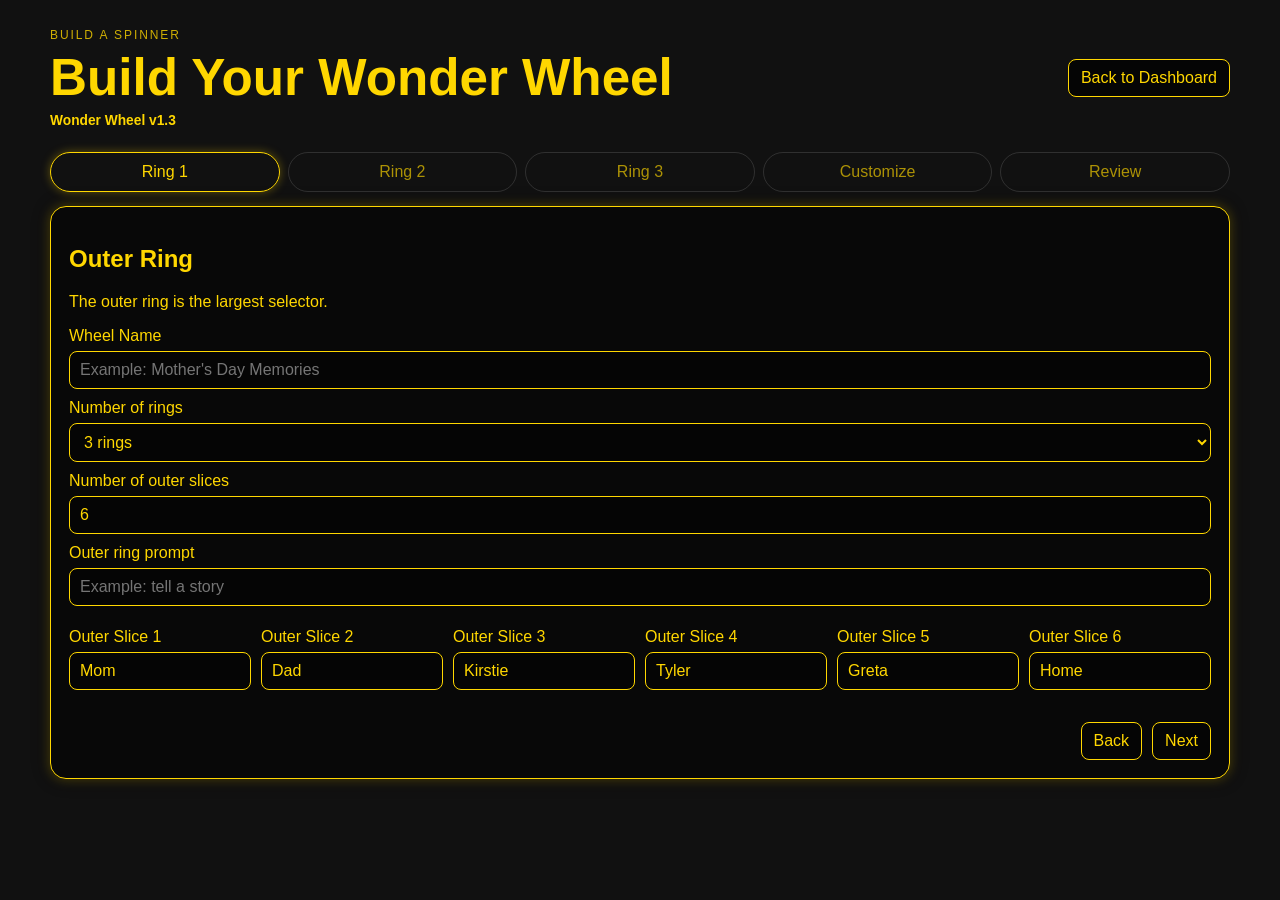
==== commit 2a663631: "Release WonderWheel v1.3" ====
--- a/index.html
+++ b/index.html
@@ -4,20 +4,24 @@
   <meta charset="UTF-8">
   <meta name="viewport" content="width=device-width, initial-scale=1.0">
   <title>Wonder Wheel Spinner</title>
-  <link rel="stylesheet" href="styles.css?v=1.2">
+  <link rel="stylesheet" href="styles.css?v=1.3">
 </head>
 <body class="wheel-body">
-  <a class="utility-link top-left" href="dashboard.html">Dashboard</a>
-  <button id="editWheelButton" class="utility-link top-right" type="button">Edit Wheel</button>
-  <div class="version-badge">Wonder Wheel v1.2</div>
+  <div class="top-left-actions">
+    <a class="utility-link" href="dashboard.html">Dashboard</a>
+    <button id="editWheelButton" class="utility-link" type="button">Edit Wheel</button>
+  </div>
+  <div class="version-badge">Wonder Wheel v1.3</div>
 
   <section id="selectedPanel" class="selected-panel draggable-panel">
     <div class="panel-handle">Selected</div>
     <div class="selected-grid">
-      <div id="selectedOuterBox"><span>Outer</span><strong id="selectedOuter">—</strong></div>
-      <div id="selectedMiddleBox"><span>Middle</span><strong id="selectedMiddle">—</strong></div>
-      <div id="selectedInnerBox"><span>Inner</span><strong id="selectedInner">—</strong></div>
-      <div id="selectedCoreBox" class="hidden"><span>Core</span><strong id="selectedCore">—</strong></div>
+      <div id="selectedOuterBox"><span>Ring 1</span><strong id="selectedOuter">—</strong></div>
+      <div id="selectedMiddleBox"><span>Ring 2</span><strong id="selectedMiddle">—</strong></div>
+      <div id="selectedInnerBox"><span>Ring 3</span><strong id="selectedInner">—</strong></div>
+      <div id="selectedCoreBox" class="hidden"><span>Ring 4</span><strong id="selectedCore">—</strong></div>
+      <div id="selectedFifthBox" class="hidden"><span>Ring 5</span><strong id="selectedFifth">-</strong></div>
+      <div id="selectedSixthBox" class="hidden"><span>Ring 6</span><strong id="selectedSixth">-</strong></div>
     </div>
     <div id="latestSpinPanel" class="latest-spin-panel hidden">
       <h3>Latest Spin</h3>
@@ -31,9 +35,15 @@
         <div class="panel-handle">Completed</div>
         <p id="completionSummary">0 / 0</p>
       </div>
-      <button id="resetCompletionLog" type="button">Reset</button>
+      <div class="completion-actions">
+        <button id="toggleCompletionLog" type="button">Hide</button>
+        <button id="resetCompletionLog" type="button">Reset</button>
+      </div>
     </div>
-    <ol id="completionLog" class="completion-log"></ol>
+    <div id="completionBody" class="completion-body">
+      <label class="checkbox-row"><input id="preventRepeatSelections" type="checkbox"> Prevent repeat selections</label>
+      <ol id="completionLog" class="completion-log"></ol>
+    </div>
   </section>
 
   <section id="editorPanel" class="editor-panel hidden">
@@ -48,7 +58,9 @@
           <option value="1">1 ring</option>
           <option value="2">2 rings</option>
           <option value="3" selected>3 rings</option>
-          <option value="4">4 rings with Core Ring</option>
+          <option value="4">4 rings</option>
+          <option value="5">5 rings</option>
+          <option value="6">6 rings</option>
         </select>
       </label>
       <label>Theme
@@ -67,15 +79,16 @@
       <label>Text color <input id="textColorInput" type="color"></label>
       <label>Page background color <input id="pageBgInput" type="color"></label>
       <label>Full page background image <input id="pageBgImageInput" type="file" accept="image/*"></label>
-      <button id="clearPageBgImage" type="button">Clear Full Page Background</button>
+      <button id="clearPageBgImage" class="compact-editor-button" type="button">Clear Background</button>
       <label>Wheel size <input id="wheelSizeInput" type="range" min="0.45" max="3" step="0.025"></label>
+      <label class="checkbox-row editor-checkbox"><input id="allowAnimationsInput" type="checkbox"> Allow animations</label>
       <label>Center background <input id="centerBgInput" type="file" accept="image/*"></label>
-      <button id="clearCenterBg" type="button">Clear Center Background</button>
+      <button id="clearCenterBg" class="compact-editor-button" type="button">Clear Background</button>
     </div>
     <div class="editor-ring-grid">
       <div id="outerEditorCard" class="editor-ring-card">
         <h3>Outer Ring</h3>
-        <label>Slices <input id="outerCountInput" type="number" min="1" max="10"></label>
+        <label>Slices <input id="outerCountInput" type="number" min="1" max="12"></label>
         <label>Prompt <input id="outerPromptInput" type="text" placeholder="Example: tell a story"></label>
         <div id="outerNamesEditor" class="name-editor-list"></div>
         <label>Background <input id="outerBgInput" type="file" accept="image/*"></label>
@@ -83,7 +96,7 @@
       </div>
       <div id="middleEditorCard" class="editor-ring-card">
         <h3>Middle Ring</h3>
-        <label>Slices <input id="middleCountInput" type="number" min="1" max="10"></label>
+        <label>Slices <input id="middleCountInput" type="number" min="1" max="12"></label>
         <label>Prompt <input id="middlePromptInput" type="text" placeholder="Example: remember"></label>
         <div id="middleNamesEditor" class="name-editor-list"></div>
         <label>Background <input id="middleBgInput" type="file" accept="image/*"></label>
@@ -91,7 +104,7 @@
       </div>
       <div id="innerEditorCard" class="editor-ring-card">
         <h3>Inner Ring</h3>
-        <label>Slices <input id="innerCountInput" type="number" min="1" max="10"></label>
+        <label>Slices <input id="innerCountInput" type="number" min="1" max="12"></label>
         <label>Prompt <input id="innerPromptInput" type="text" placeholder="Example: with gratitude"></label>
         <div id="innerNamesEditor" class="name-editor-list"></div>
         <label>Background <input id="innerBgInput" type="file" accept="image/*"></label>
@@ -99,11 +112,27 @@
       </div>
       <div id="coreEditorCard" class="editor-ring-card">
         <h3>Core Ring</h3>
-        <label>Slices <input id="coreCountInput" type="number" min="1" max="10"></label>
+        <label>Slices <input id="coreCountInput" type="number" min="1" max="12"></label>
         <label>Prompt <input id="corePromptInput" type="text" placeholder="Example: today"></label>
         <div id="coreNamesEditor" class="name-editor-list"></div>
         <label>Background <input id="coreBgInput" type="file" accept="image/*"></label>
         <button id="clearCoreBg" type="button">Clear Background</button>
+      </div>
+      <div id="fifthEditorCard" class="editor-ring-card">
+        <h3>Ring 5</h3>
+        <label>Slices <input id="fifthCountInput" type="number" min="1" max="12"></label>
+        <label>Prompt <input id="fifthPromptInput" type="text" placeholder="Example: in a new way"></label>
+        <div id="fifthNamesEditor" class="name-editor-list"></div>
+        <label>Background <input id="fifthBgInput" type="file" accept="image/*"></label>
+        <button id="clearFifthBg" type="button">Clear Background</button>
+      </div>
+      <div id="sixthEditorCard" class="editor-ring-card">
+        <h3>Ring 6</h3>
+        <label>Slices <input id="sixthCountInput" type="number" min="1" max="12"></label>
+        <label>Prompt <input id="sixthPromptInput" type="text" placeholder="Example: before bedtime"></label>
+        <div id="sixthNamesEditor" class="name-editor-list"></div>
+        <label>Background <input id="sixthBgInput" type="file" accept="image/*"></label>
+        <button id="clearSixthBg" type="button">Clear Background</button>
       </div>
     </div>
     <button id="saveEditorButton" class="primary-button" type="button">Save Changes</button>
@@ -137,6 +166,18 @@
         <div class="ring-labels" id="coreLabels"></div>
       </div>
 
+      <div class="ring fifth-ring" id="fifthRing">
+        <div class="ring-bg"></div>
+        <div class="ring-lines"></div>
+        <div class="ring-labels" id="fifthLabels"></div>
+      </div>
+
+      <div class="ring sixth-ring" id="sixthRing">
+        <div class="ring-bg"></div>
+        <div class="ring-lines"></div>
+        <div class="ring-labels" id="sixthLabels"></div>
+      </div>
+
       <div class="center-orb" id="centerOrb" title="Hold to charge spin. Release to spin.">
         <div id="wheelTitle" class="center-wheel-title">Wheel</div>
         <div class="power-bar-shell">
@@ -149,6 +190,6 @@
     <div id="spinSpiralLayer" class="spin-spiral-layer"></div>
   </main>
 
-  <script src="app.js?v=1.2"></script>
+  <script src="app.js?v=1.3"></script>
 </body>
 </html>
--- a/styles.css
+++ b/styles.css
@@ -11,19 +11,27 @@
   --middle-size: 443px;
   --inner-size: 266px;
   --core-size: 221px;
+  --fifth-size: 178px;
+  --sixth-size: 134px;
   --center-size: 88px;
   --outer-label-radius: 266px;
   --middle-label-radius: 177px;
   --inner-label-radius: 88px;
   --core-label-radius: 77px;
+  --fifth-label-radius: 68px;
+  --sixth-label-radius: 58px;
   --outer-label-width: 118px;
   --middle-label-width: 104px;
   --inner-label-width: 88px;
   --core-label-width: 68px;
+  --fifth-label-width: 64px;
+  --sixth-label-width: 60px;
   --outer-label-font: 1rem;
   --middle-label-font: .94rem;
   --inner-label-font: .82rem;
   --core-label-font: .72rem;
+  --fifth-label-font: .7rem;
+  --sixth-label-font: .68rem;
   --wheel-scale: 1;
   --center-bg-image: none;
 }
@@ -103,6 +111,26 @@
 input[type="file"] { max-width: 100%; }
 .wizard-grid { display: grid; grid-template-columns: repeat(auto-fit, minmax(180px, 1fr)); gap: 10px; margin-top: 12px; }
 .wizard-customize-grid, .editor-grid { display: grid; grid-template-columns: repeat(auto-fit, minmax(190px, 1fr)); gap: 12px; }
+.editor-grid .compact-editor-button {
+  align-self: end;
+  justify-self: start;
+  padding: 6px 9px;
+  min-height: 34px;
+  font-size: .84rem;
+}
+.editor-panel label.editor-checkbox {
+  display: flex;
+  flex-direction: row;
+  align-items: center;
+  justify-content: flex-start;
+  align-self: end;
+  gap: 8px;
+  min-height: 38px;
+  margin: 10px 0;
+}
+.editor-checkbox input {
+  flex: 0 0 auto;
+}
 .wizard-actions { display: flex; justify-content: flex-end; gap: 10px; margin-top: 22px; }
 .review-box { border: 1px solid rgba(255,255,255,.22); padding: 16px; border-radius: 12px; background: rgba(255,255,255,.04); }
 
@@ -110,6 +138,16 @@
 .wheel-body { overflow: hidden; }
 .top-left { position: fixed; top: 18px; left: 18px; z-index: 50; }
 .top-right { position: fixed; top: 18px; right: 18px; z-index: 50; }
+.top-left-actions {
+  position: fixed;
+  top: 18px;
+  left: 18px;
+  z-index: 50;
+  display: flex;
+  gap: 10px;
+  align-items: center;
+  flex-wrap: wrap;
+}
 .version-badge {
   position: fixed;
   left: 18px;
@@ -142,6 +180,8 @@
 .middle-ring { width: var(--middle-size); height: var(--middle-size); z-index: 6; }
 .inner-ring-simple { width: var(--inner-size); height: var(--inner-size); z-index: 11; }
 .core-ring { width: var(--core-size); height: var(--core-size); z-index: 16; }
+.fifth-ring { width: var(--fifth-size); height: var(--fifth-size); z-index: 18; }
+.sixth-ring { width: var(--sixth-size); height: var(--sixth-size); z-index: 20; }
 .ring-bg, .ring-lines, .ring-labels, .slice-highlight-layer { position: absolute; inset: 0; border-radius: 50%; pointer-events: none; }
 .ring-bg { background-color: rgba(0,0,0,.72); background-image: var(--ring-bg, none); background-size: cover; background-position: center; z-index: 1; }
 .ring-lines { z-index: 4; background: repeating-conic-gradient(from var(--line-from, 0deg), var(--wheel-line) 0deg var(--line-width, 2deg), transparent var(--line-width, 2deg) var(--slice-deg, 36deg)); opacity: .95; }
@@ -175,6 +215,8 @@
 .compass.layer-spin-active .middle-ring::before { opacity: .2; animation-duration: 1.32s; }
 .compass.layer-spin-active .inner-ring-simple::before { opacity: .31; animation-duration: 1.08s; }
 .compass.layer-spin-active .core-ring::before { opacity: .42; animation-duration: .88s; }
+.compass.layer-spin-active .fifth-ring::before { opacity: .5; animation-duration: .78s; }
+.compass.layer-spin-active .sixth-ring::before { opacity: .56; animation-duration: .68s; }
 .ring::after { content:""; position:absolute; inset:0; border-radius:50%; z-index:5; pointer-events:none; background: conic-gradient(from var(--selected-from, 0deg), rgba(255,255,255,.26) 0deg var(--selected-size, 0deg), transparent var(--selected-size,0deg)); mix-blend-mode: screen; opacity: .9; }
 .ring.selected-slice-flash::after { animation: selectedSliceFlash 2s ease-out; }
 .ring-labels { z-index: 8; }
@@ -185,6 +227,8 @@
 .middle-ring .slice-label { --label-radius: var(--middle-label-radius); --label-width: var(--middle-label-width); font-size: var(--middle-label-font); }
 .inner-ring-simple .slice-label { --label-radius: var(--inner-label-radius); --label-width: var(--inner-label-width); font-size: var(--inner-label-font); }
 .core-ring .slice-label { --label-radius: var(--core-label-radius); --label-width: var(--core-label-width); font-size: var(--core-label-font); }
+.fifth-ring .slice-label { --label-radius: var(--fifth-label-radius); --label-width: var(--fifth-label-width); font-size: var(--fifth-label-font); }
+.sixth-ring .slice-label { --label-radius: var(--sixth-label-radius); --label-width: var(--sixth-label-width); font-size: var(--sixth-label-font); }
 .center-orb { position:absolute; left:50%; top:50%; transform:translate(-50%,-50%); width: var(--center-size); height: var(--center-size); z-index: 25; border: 3px solid var(--wheel-line); border-radius: 50%; background: radial-gradient(circle at 35% 28%, rgba(255,255,255,.18), rgba(0,0,0,.92) 65%); display:flex; flex-direction:column; align-items:center; justify-content:center; gap:8px; cursor:pointer; user-select:none; box-shadow: inset 0 0 18px rgba(255,255,255,.08), 0 0 16px var(--shadow); }
 .compass.charging-tension .center-orb { transform: translate(-50%,-50%) scale(calc(1 - var(--charge-tension) * .04)); }
 .center-orb.charging { box-shadow: inset 0 0 28px rgba(255,255,255,.22), 0 0 30px var(--shadow), 0 0 50px var(--shadow); }
@@ -327,7 +371,7 @@
   12%, 42%, 72% { transform: rotate(var(--angle)) translate(var(--label-radius)) rotate(calc(-1 * var(--angle))) translate(-50%, -50%) scale(1.14); text-shadow: 0 0 8px #fff, 0 0 18px var(--wheel-text); }
   28%, 58% { transform: rotate(var(--angle)) translate(var(--label-radius)) rotate(calc(-1 * var(--angle))) translate(-50%, -50%) scale(1.04); }
 }
-@media (max-width: 720px) { :root { --outer-size: 92vw; --middle-size: 64vw; --inner-size: 38vw; --core-size: 26vw; } .dashboard-header, .wizard-header { flex-direction: column; align-items: flex-start; } .wizard-progress { grid-template-columns: 1fr; } .selected-grid { grid-template-columns: 1fr; } }
+@media (max-width: 720px) { :root { --outer-size: 92vw; --middle-size: 64vw; --inner-size: 38vw; --core-size: 26vw; --fifth-size: 20vw; --sixth-size: 16vw; } .dashboard-header, .wizard-header { flex-direction: column; align-items: flex-start; } .wizard-progress { grid-template-columns: 1fr; } .selected-grid { grid-template-columns: 1fr; } }
 
 /* Cleaner Wheel-of-Fortune style selector */
 .compass-selection-arrow {
@@ -540,6 +584,18 @@
   overflow: auto;
   z-index: 45;
 }
+.completion-panel.collapsed {
+  width: min(250px, calc(100vw - 40px));
+}
+.completion-panel.collapsed .completion-body {
+  display: none;
+}
+.completion-actions {
+  display: flex;
+  gap: 8px;
+  flex-wrap: wrap;
+  justify-content: flex-end;
+}
 .compact-panel-heading {
   align-items: start;
   margin-bottom: 10px;
@@ -552,8 +608,22 @@
 .completion-log {
   display: grid;
   gap: 6px;
+  margin: 10px 0 0;
+  padding-left: 22px;
+}
+.checkbox-row {
+  display: flex;
+  align-items: center;
+  gap: 8px;
   margin: 0;
-  padding-left: 22px;
+  line-height: 1.2;
+  font-size: .9rem;
+  color: var(--interface);
+}
+.checkbox-row input {
+  width: 16px;
+  height: 16px;
+  accent-color: var(--interface);
 }
 .completion-log li {
   padding: 7px 8px;
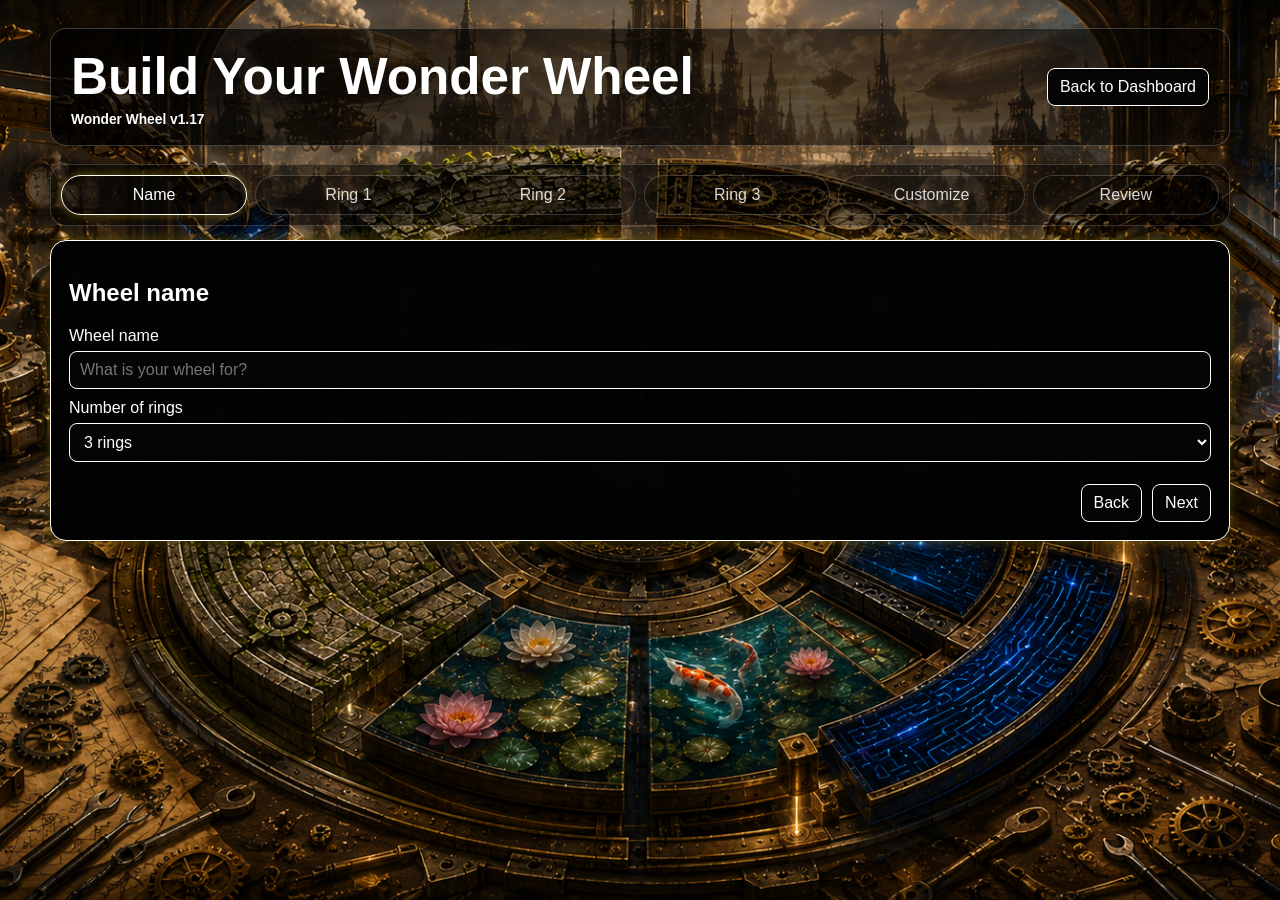
==== commit 1bb1d2a2: "Release WonderWheel v1.17" ====
--- a/index.html
+++ b/index.html
@@ -4,17 +4,54 @@
   <meta charset="UTF-8">
   <meta name="viewport" content="width=device-width, initial-scale=1.0">
   <title>Wonder Wheel Spinner</title>
-  <link rel="stylesheet" href="styles.css?v=1.3">
+  <link rel="stylesheet" href="styles.css?v=1.17.1">
 </head>
 <body class="wheel-body">
   <div class="top-left-actions">
-    <a class="utility-link" href="dashboard.html">Dashboard</a>
-    <button id="editWheelButton" class="utility-link" type="button">Edit Wheel</button>
+    <a class="utility-link icon-button" href="dashboard.html" aria-label="Dashboard" title="Dashboard">
+      <svg viewBox="0 0 24 24" aria-hidden="true"><path d="M19 12H5"></path><path d="m12 19-7-7 7-7"></path></svg>
+    </a>
   </div>
-  <div class="version-badge">Wonder Wheel v1.3</div>
-
+  <div class="top-tool-actions">
+    <label class="icon-toggle" title="Rings">
+      <input id="hideWheelLinesInput" type="checkbox" checked aria-label="Rings">
+      <span class="toggle-icon" aria-hidden="true"><svg viewBox="0 0 24 24"><circle cx="12" cy="12" r="8"></circle><circle cx="12" cy="12" r="4.5"></circle><circle cx="12" cy="12" r="1.5"></circle></svg></span>
+    </label>
+    <label class="icon-toggle" title="Spokes">
+      <input id="hideSectionLinesInput" type="checkbox" checked aria-label="Spokes">
+      <span class="toggle-icon" aria-hidden="true"><svg viewBox="0 0 24 24"><circle cx="12" cy="12" r="8"></circle><path d="M12 4v16"></path><path d="M4 12h16"></path><path d="m6.3 6.3 11.4 11.4"></path><path d="m17.7 6.3-11.4 11.4"></path></svg></span>
+    </label>
+    <label class="icon-toggle" title="Text">
+      <input id="hideWheelTextInput" type="checkbox" aria-label="Text">
+      <span class="toggle-icon text-toggle-icon" aria-hidden="true">Aa</span>
+    </label>
+    <label class="icon-toggle" title="Audio">
+      <input id="allowSoundInput" type="checkbox" aria-label="Audio">
+      <span class="toggle-icon" aria-hidden="true"><svg viewBox="0 0 24 24"><path d="M4 10v4h4l5 4V6l-5 4H4Z"></path><path d="M17 9a5 5 0 0 1 0 6"></path><path d="M19.5 6.5a8.5 8.5 0 0 1 0 11"></path></svg></span>
+    </label>
+    <button id="editWheelButton" class="icon-button" type="button" aria-label="Edit wheel" title="Edit wheel">
+      <svg viewBox="0 0 24 24" aria-hidden="true"><path d="M12 15.5A3.5 3.5 0 1 0 12 8a3.5 3.5 0 0 0 0 7.5Z"></path><path d="M19.4 15a1.7 1.7 0 0 0 .34 1.88l.06.06a2 2 0 1 1-2.83 2.83l-.06-.06A1.7 1.7 0 0 0 15 19.4a1.7 1.7 0 0 0-1 .6 1.7 1.7 0 0 0-.4 1.1V21a2 2 0 1 1-4 0v-.09A1.7 1.7 0 0 0 8.5 19.4a1.7 1.7 0 0 0-1.88.34l-.06.06a2 2 0 1 1-2.83-2.83l.06-.06A1.7 1.7 0 0 0 4.6 15a1.7 1.7 0 0 0-.6-1 1.7 1.7 0 0 0-1.1-.4H3a2 2 0 1 1 0-4h.09A1.7 1.7 0 0 0 4.6 8.5a1.7 1.7 0 0 0-.34-1.88l-.06-.06a2 2 0 1 1 2.83-2.83l.06.06A1.7 1.7 0 0 0 9 4.6a1.7 1.7 0 0 0 1-.6 1.7 1.7 0 0 0 .4-1.1V3a2 2 0 1 1 4 0v.09A1.7 1.7 0 0 0 15.5 4.6a1.7 1.7 0 0 0 1.88-.34l.06-.06a2 2 0 1 1 2.83 2.83l-.06.06A1.7 1.7 0 0 0 19.4 9c.24.35.6.58 1 .6h.6a2 2 0 1 1 0 4h-.09A1.7 1.7 0 0 0 19.4 15Z"></path></svg>
+    </button>
+    <button id="toggleCompletionLog" class="icon-button" type="button" aria-label="Show spins" title="Show spins">
+      <svg viewBox="0 0 24 24" aria-hidden="true"><path d="M7 3h7l5 5v13H7z"></path><path d="M14 3v5h5"></path><path d="M10 13h6"></path><path d="M10 17h6"></path></svg>
+    </button>
+  </div>
+  <div class="top-right-actions">
+    <button id="resetViewButton" class="utility-link icon-button" type="button" aria-label="Reset view" title="Reset view">
+      <svg viewBox="0 0 24 24" aria-hidden="true"><path d="M21 12a9 9 0 1 1-2.64-6.36"></path><path d="M21 3v6h-6"></path></svg>
+    </button>
+  </div>
   <section id="selectedPanel" class="selected-panel draggable-panel">
-    <div class="panel-handle">Selected</div>
+    <div class="panel-heading compact-panel-heading selected-panel-heading">
+      <div>
+        <div id="wheelTitle" class="selected-wheel-title panel-handle">Wheel</div>
+      </div>
+      <div class="selected-actions">
+        <button id="copySelectedButton" class="icon-button" type="button" aria-label="Copy all" title="Copy all">
+          <svg viewBox="0 0 24 24" aria-hidden="true"><rect x="8" y="8" width="12" height="12" rx="2"></rect><path d="M16 8V6a2 2 0 0 0-2-2H6a2 2 0 0 0-2 2v8a2 2 0 0 0 2 2h2"></path></svg>
+        </button>
+      </div>
+    </div>
     <div class="selected-grid">
       <div id="selectedOuterBox"><span>Ring 1</span><strong id="selectedOuter">—</strong></div>
       <div id="selectedMiddleBox"><span>Ring 2</span><strong id="selectedMiddle">—</strong></div>
@@ -22,26 +59,29 @@
       <div id="selectedCoreBox" class="hidden"><span>Ring 4</span><strong id="selectedCore">—</strong></div>
       <div id="selectedFifthBox" class="hidden"><span>Ring 5</span><strong id="selectedFifth">-</strong></div>
       <div id="selectedSixthBox" class="hidden"><span>Ring 6</span><strong id="selectedSixth">-</strong></div>
-    </div>
-    <div id="latestSpinPanel" class="latest-spin-panel hidden">
-      <h3>Latest Spin</h3>
-      <div id="latestSpinRows" class="latest-spin-rows"></div>
+      <div id="selectedSeventhBox" class="hidden"><span>Ring 7</span><strong id="selectedSeventh">-</strong></div>
+      <div id="selectedEighthBox" class="hidden"><span>Ring 8</span><strong id="selectedEighth">-</strong></div>
+      <div id="selectedNinthBox" class="hidden"><span>Ring 9</span><strong id="selectedNinth">-</strong></div>
+      <div id="selectedTenthBox" class="hidden"><span>Ring 10</span><strong id="selectedTenth">-</strong></div>
     </div>
   </section>
 
-  <section id="completionPanel" class="completion-panel draggable-panel">
+  <section id="completionPanel" class="completion-panel draggable-panel collapsed">
     <div class="panel-heading compact-panel-heading">
       <div>
-        <div class="panel-handle">Completed</div>
-        <p id="completionSummary">0 / 0</p>
+        <div class="panel-handle">Spin Log</div>
+        <p id="completionSummary">0 spins</p>
       </div>
       <div class="completion-actions">
-        <button id="toggleCompletionLog" type="button">Hide</button>
-        <button id="resetCompletionLog" type="button">Reset</button>
+        <button id="downloadCompletionLog" class="icon-button" type="button" aria-label="Download spin log" title="Download spin log">
+          <svg viewBox="0 0 24 24" aria-hidden="true"><path d="M12 3v12"></path><path d="m7 10 5 5 5-5"></path><path d="M5 21h14"></path></svg>
+        </button>
+        <button id="resetCompletionLog" class="icon-button" type="button" aria-label="Clear spin log" title="Clear spin log">
+          <svg viewBox="0 0 24 24" aria-hidden="true"><path d="M3 6h18"></path><path d="M8 6V4h8v2"></path><path d="M6 6l1 15h10l1-15"></path><path d="M10 11v6"></path><path d="M14 11v6"></path></svg>
+        </button>
       </div>
     </div>
     <div id="completionBody" class="completion-body">
-      <label class="checkbox-row"><input id="preventRepeatSelections" type="checkbox"> Prevent repeat selections</label>
       <ol id="completionLog" class="completion-log"></ol>
     </div>
   </section>
@@ -61,78 +101,115 @@
           <option value="4">4 rings</option>
           <option value="5">5 rings</option>
           <option value="6">6 rings</option>
+          <option value="7">7 rings</option>
+          <option value="8">8 rings</option>
+          <option value="9">9 rings</option>
+          <option value="10">10 rings</option>
         </select>
       </label>
-      <label>Theme
-        <select id="themeSelect">
-          <option value="lightning">Lightning</option>
-          <option value="plant">Plant</option>
-          <option value="steel">Steel</option>
-          <option value="fire">Fire</option>
-          <option value="earth">Earth</option>
-          <option value="water">Water</option>
-          <option value="flowers">Flowers</option>
+      <label>Wheel style
+        <select id="wheelFrameSelect">
+          <option value="none">None</option>
+          <option value="classic-glow">Space</option>
+          <option value="arcane">Arcane</option>
+          <option value="steampunk">Steampunk</option>
+          <option value="neon-circuit">Neon Circuit</option>
+          <option value="nature">Koi Pond</option>
+          <option value="custom">Custom</option>
         </select>
       </label>
+      <label id="customWheelStyleImageLabel" class="hidden">Custom style image <input id="customWheelStyleImageInput" type="file" accept="image/*"></label>
+      <button id="clearCustomWheelStyleImage" class="compact-editor-button hidden" type="button">Clear Custom Style</button>
       <label>Wheel line color <input id="wheelColorInput" type="color"></label>
       <label>Interface color <input id="interfaceColorInput" type="color"></label>
       <label>Text color <input id="textColorInput" type="color"></label>
       <label>Page background color <input id="pageBgInput" type="color"></label>
-      <label>Full page background image <input id="pageBgImageInput" type="file" accept="image/*"></label>
-      <button id="clearPageBgImage" class="compact-editor-button" type="button">Clear Background</button>
-      <label>Wheel size <input id="wheelSizeInput" type="range" min="0.45" max="3" step="0.025"></label>
-      <label class="checkbox-row editor-checkbox"><input id="allowAnimationsInput" type="checkbox"> Allow animations</label>
-      <label>Center background <input id="centerBgInput" type="file" accept="image/*"></label>
-      <button id="clearCenterBg" class="compact-editor-button" type="button">Clear Background</button>
+      <label class="editor-checkbox"><input id="preventRepeatSelections" type="checkbox"> Prevent repeat combinations</label>
+      <label id="pageBgImageLabel" class="hidden">Full page background image <input id="pageBgImageInput" type="file" accept="image/*"></label>
+      <button id="clearPageBgImage" class="compact-editor-button hidden" type="button">Clear Background</button>
+      <label id="centerBgLabel" class="hidden">Center background <input id="centerBgInput" type="file" accept="image/*"></label>
+      <button id="clearCenterBg" class="compact-editor-button hidden" type="button">Clear Background</button>
     </div>
     <div class="editor-ring-grid">
       <div id="outerEditorCard" class="editor-ring-card">
-        <h3>Outer Ring</h3>
-        <label>Slices <input id="outerCountInput" type="number" min="1" max="12"></label>
+        <h3>Ring 1</h3>
+        <label>Slices <select id="outerCountInput"><option value="1">1</option><option value="2">2</option><option value="3">3</option><option value="4">4</option><option value="5">5</option><option value="6">6</option><option value="7">7</option><option value="8">8</option><option value="9">9</option><option value="10">10</option><option value="11">11</option><option value="12">12</option></select></label>
         <label>Prompt <input id="outerPromptInput" type="text" placeholder="Example: tell a story"></label>
+        <label>Context before selection <input id="outerContextInput" type="text" placeholder="Example: "></label>
+        <div class="selection-limit-row"><label class="checkbox-row"><input id="outerLimitEnabledInput" type="checkbox"> Limit selection count</label><label>Max <input id="outerLimitCountInput" type="number" min="1" max="10" value="1"></label></div>
         <div id="outerNamesEditor" class="name-editor-list"></div>
-        <label>Background <input id="outerBgInput" type="file" accept="image/*"></label>
-        <button id="clearOuterBg" type="button">Clear Background</button>
       </div>
       <div id="middleEditorCard" class="editor-ring-card">
-        <h3>Middle Ring</h3>
-        <label>Slices <input id="middleCountInput" type="number" min="1" max="12"></label>
+        <h3>Ring 2</h3>
+        <label>Slices <select id="middleCountInput"><option value="1">1</option><option value="2">2</option><option value="3">3</option><option value="4">4</option><option value="5">5</option><option value="6">6</option><option value="7">7</option><option value="8">8</option><option value="9">9</option><option value="10">10</option><option value="11">11</option><option value="12">12</option></select></label>
         <label>Prompt <input id="middlePromptInput" type="text" placeholder="Example: remember"></label>
+        <label>Context before selection <input id="middleContextInput" type="text" placeholder="Example: is"></label>
+        <div class="selection-limit-row"><label class="checkbox-row"><input id="middleLimitEnabledInput" type="checkbox"> Limit selection count</label><label>Max <input id="middleLimitCountInput" type="number" min="1" max="10" value="1"></label></div>
         <div id="middleNamesEditor" class="name-editor-list"></div>
-        <label>Background <input id="middleBgInput" type="file" accept="image/*"></label>
-        <button id="clearMiddleBg" type="button">Clear Background</button>
       </div>
       <div id="innerEditorCard" class="editor-ring-card">
-        <h3>Inner Ring</h3>
-        <label>Slices <input id="innerCountInput" type="number" min="1" max="12"></label>
+        <h3>Ring 3</h3>
+        <label>Slices <select id="innerCountInput"><option value="1">1</option><option value="2">2</option><option value="3">3</option><option value="4">4</option><option value="5">5</option><option value="6">6</option><option value="7">7</option><option value="8">8</option><option value="9">9</option><option value="10">10</option><option value="11">11</option><option value="12">12</option></select></label>
         <label>Prompt <input id="innerPromptInput" type="text" placeholder="Example: with gratitude"></label>
+        <label>Context before selection <input id="innerContextInput" type="text" placeholder="Example: using"></label>
+        <div class="selection-limit-row"><label class="checkbox-row"><input id="innerLimitEnabledInput" type="checkbox"> Limit selection count</label><label>Max <input id="innerLimitCountInput" type="number" min="1" max="10" value="1"></label></div>
         <div id="innerNamesEditor" class="name-editor-list"></div>
-        <label>Background <input id="innerBgInput" type="file" accept="image/*"></label>
-        <button id="clearInnerBg" type="button">Clear Background</button>
       </div>
       <div id="coreEditorCard" class="editor-ring-card">
-        <h3>Core Ring</h3>
-        <label>Slices <input id="coreCountInput" type="number" min="1" max="12"></label>
+        <h3>Ring 4</h3>
+        <label>Slices <select id="coreCountInput"><option value="1">1</option><option value="2">2</option><option value="3">3</option><option value="4">4</option><option value="5">5</option><option value="6">6</option><option value="7">7</option><option value="8">8</option><option value="9">9</option><option value="10">10</option><option value="11">11</option><option value="12">12</option></select></label>
         <label>Prompt <input id="corePromptInput" type="text" placeholder="Example: today"></label>
+        <label>Context before selection <input id="coreContextInput" type="text" placeholder="Example: with"></label>
+        <div class="selection-limit-row"><label class="checkbox-row"><input id="coreLimitEnabledInput" type="checkbox"> Limit selection count</label><label>Max <input id="coreLimitCountInput" type="number" min="1" max="10" value="1"></label></div>
         <div id="coreNamesEditor" class="name-editor-list"></div>
-        <label>Background <input id="coreBgInput" type="file" accept="image/*"></label>
-        <button id="clearCoreBg" type="button">Clear Background</button>
       </div>
       <div id="fifthEditorCard" class="editor-ring-card">
         <h3>Ring 5</h3>
-        <label>Slices <input id="fifthCountInput" type="number" min="1" max="12"></label>
+        <label>Slices <select id="fifthCountInput"><option value="1">1</option><option value="2">2</option><option value="3">3</option><option value="4">4</option><option value="5">5</option><option value="6">6</option><option value="7">7</option><option value="8">8</option><option value="9">9</option><option value="10">10</option><option value="11">11</option><option value="12">12</option></select></label>
         <label>Prompt <input id="fifthPromptInput" type="text" placeholder="Example: in a new way"></label>
+        <label>Context before selection <input id="fifthContextInput" type="text" placeholder="Example: with"></label>
+        <div class="selection-limit-row"><label class="checkbox-row"><input id="fifthLimitEnabledInput" type="checkbox"> Limit selection count</label><label>Max <input id="fifthLimitCountInput" type="number" min="1" max="10" value="1"></label></div>
         <div id="fifthNamesEditor" class="name-editor-list"></div>
-        <label>Background <input id="fifthBgInput" type="file" accept="image/*"></label>
-        <button id="clearFifthBg" type="button">Clear Background</button>
       </div>
       <div id="sixthEditorCard" class="editor-ring-card">
         <h3>Ring 6</h3>
-        <label>Slices <input id="sixthCountInput" type="number" min="1" max="12"></label>
+        <label>Slices <select id="sixthCountInput"><option value="1">1</option><option value="2">2</option><option value="3">3</option><option value="4">4</option><option value="5">5</option><option value="6">6</option><option value="7">7</option><option value="8">8</option><option value="9">9</option><option value="10">10</option><option value="11">11</option><option value="12">12</option></select></label>
         <label>Prompt <input id="sixthPromptInput" type="text" placeholder="Example: before bedtime"></label>
+        <label>Context before selection <input id="sixthContextInput" type="text" placeholder="Example: with"></label>
+        <div class="selection-limit-row"><label class="checkbox-row"><input id="sixthLimitEnabledInput" type="checkbox"> Limit selection count</label><label>Max <input id="sixthLimitCountInput" type="number" min="1" max="10" value="1"></label></div>
         <div id="sixthNamesEditor" class="name-editor-list"></div>
-        <label>Background <input id="sixthBgInput" type="file" accept="image/*"></label>
-        <button id="clearSixthBg" type="button">Clear Background</button>
+      </div>
+      <div id="seventhEditorCard" class="editor-ring-card">
+        <h3>Ring 7</h3>
+        <label>Slices <select id="seventhCountInput"></select></label>
+        <label>Prompt <input id="seventhPromptInput" type="text" placeholder="Example: with a twist"></label>
+        <label>Context before selection <input id="seventhContextInput" type="text" placeholder="Example: with"></label>
+        <div class="selection-limit-row"><label class="checkbox-row"><input id="seventhLimitEnabledInput" type="checkbox"> Limit selection count</label><label>Max <input id="seventhLimitCountInput" type="number" min="1" max="10" value="1"></label></div>
+        <div id="seventhNamesEditor" class="name-editor-list"></div>
+      </div>
+      <div id="eighthEditorCard" class="editor-ring-card">
+        <h3>Ring 8</h3>
+        <label>Slices <select id="eighthCountInput"></select></label>
+        <label>Prompt <input id="eighthPromptInput" type="text" placeholder="Example: in this style"></label>
+        <label>Context before selection <input id="eighthContextInput" type="text" placeholder="Example: with"></label>
+        <div class="selection-limit-row"><label class="checkbox-row"><input id="eighthLimitEnabledInput" type="checkbox"> Limit selection count</label><label>Max <input id="eighthLimitCountInput" type="number" min="1" max="10" value="1"></label></div>
+        <div id="eighthNamesEditor" class="name-editor-list"></div>
+      </div>
+      <div id="ninthEditorCard" class="editor-ring-card">
+        <h3>Ring 9</h3>
+        <label>Slices <select id="ninthCountInput"></select></label>
+        <label>Prompt <input id="ninthPromptInput" type="text" placeholder="Example: add detail"></label>
+        <label>Context before selection <input id="ninthContextInput" type="text" placeholder="Example: with"></label>
+        <div class="selection-limit-row"><label class="checkbox-row"><input id="ninthLimitEnabledInput" type="checkbox"> Limit selection count</label><label>Max <input id="ninthLimitCountInput" type="number" min="1" max="10" value="1"></label></div>
+        <div id="ninthNamesEditor" class="name-editor-list"></div>
+      </div>
+      <div id="tenthEditorCard" class="editor-ring-card">
+        <h3>Ring 10</h3>
+        <label>Slices <select id="tenthCountInput"></select></label>
+        <label>Prompt <input id="tenthPromptInput" type="text" placeholder="Example: final modifier"></label>
+        <label>Context before selection <input id="tenthContextInput" type="text" placeholder="Example: with"></label>
+        <div class="selection-limit-row"><label class="checkbox-row"><input id="tenthLimitEnabledInput" type="checkbox"> Limit selection count</label><label>Max <input id="tenthLimitCountInput" type="number" min="1" max="10" value="1"></label></div>
+        <div id="tenthNamesEditor" class="name-editor-list"></div>
       </div>
     </div>
     <button id="saveEditorButton" class="primary-button" type="button">Save Changes</button>
@@ -141,7 +218,7 @@
   <main class="wheel-stage" id="wheelStage">
     <div class="compass" id="compass">
       <div class="compass-selection-arrow" aria-hidden="true"></div>
-      <div id="themeSpiralEffect" class="theme-spiral-effect" aria-hidden="true"></div>
+      <div class="wheel-bg-layer" aria-hidden="true"></div>
       <div class="ring outer-ring" id="outerRing">
         <div class="ring-bg"></div>
         <div class="ring-lines"></div>
@@ -178,18 +255,35 @@
         <div class="ring-labels" id="sixthLabels"></div>
       </div>
 
-      <div class="center-orb" id="centerOrb" title="Hold to charge spin. Release to spin.">
-        <div id="wheelTitle" class="center-wheel-title">Wheel</div>
-        <div class="power-bar-shell">
-          <div id="powerBarFill" class="power-bar-fill"></div>
-        </div>
-      </div>
-      <button id="wheelMoveHandle" class="wheel-move-handle" type="button" title="Drag to move wheel" aria-label="Drag to move wheel">↕</button>
-      <button id="wheelCornerResizeHandle" class="wheel-corner-resize-handle" type="button" title="Drag to resize wheel" aria-label="Drag to resize wheel"></button>
+      <div class="ring seventh-ring" id="seventhRing">
+        <div class="ring-bg"></div>
+        <div class="ring-lines"></div>
+        <div class="ring-labels" id="seventhLabels"></div>
+      </div>
+
+      <div class="ring eighth-ring" id="eighthRing">
+        <div class="ring-bg"></div>
+        <div class="ring-lines"></div>
+        <div class="ring-labels" id="eighthLabels"></div>
+      </div>
+
+      <div class="ring ninth-ring" id="ninthRing">
+        <div class="ring-bg"></div>
+        <div class="ring-lines"></div>
+        <div class="ring-labels" id="ninthLabels"></div>
+      </div>
+
+      <div class="ring tenth-ring" id="tenthRing">
+        <div class="ring-bg"></div>
+        <div class="ring-lines"></div>
+        <div class="ring-labels" id="tenthLabels"></div>
+      </div>
+
+      <div class="center-orb" id="centerOrb" title="Hold to charge spin. Release to spin."></div>
     </div>
     <div id="spinSpiralLayer" class="spin-spiral-layer"></div>
   </main>
 
-  <script src="app.js?v=1.3"></script>
+  <script src="app.js?v=1.17.1"></script>
 </body>
 </html>
--- a/styles.css
+++ b/styles.css
@@ -1,6 +1,6 @@
 :root {
   --gold: #ffd700;
-  --interface: #ffd700;
+  --interface: #ffffff;
   --wheel-line: #ffd700;
   --wheel-text: #ffd700;
   --bg: #111111;
@@ -13,6 +13,10 @@
   --core-size: 221px;
   --fifth-size: 178px;
   --sixth-size: 134px;
+  --seventh-size: 118px;
+  --eighth-size: 108px;
+  --ninth-size: 100px;
+  --tenth-size: 94px;
   --center-size: 88px;
   --outer-label-radius: 266px;
   --middle-label-radius: 177px;
@@ -20,18 +24,30 @@
   --core-label-radius: 77px;
   --fifth-label-radius: 68px;
   --sixth-label-radius: 58px;
+  --seventh-label-radius: 54px;
+  --eighth-label-radius: 50px;
+  --ninth-label-radius: 46px;
+  --tenth-label-radius: 42px;
   --outer-label-width: 118px;
   --middle-label-width: 104px;
   --inner-label-width: 88px;
   --core-label-width: 68px;
   --fifth-label-width: 64px;
   --sixth-label-width: 60px;
+  --seventh-label-width: 58px;
+  --eighth-label-width: 58px;
+  --ninth-label-width: 58px;
+  --tenth-label-width: 58px;
   --outer-label-font: 1rem;
   --middle-label-font: .94rem;
   --inner-label-font: .82rem;
   --core-label-font: .72rem;
   --fifth-label-font: .7rem;
   --sixth-label-font: .68rem;
+  --seventh-label-font: .68rem;
+  --eighth-label-font: .68rem;
+  --ninth-label-font: .68rem;
+  --tenth-label-font: .68rem;
   --wheel-scale: 1;
   --center-bg-image: none;
 }
@@ -46,6 +62,12 @@
   background-attachment: fixed;
   color: var(--interface);
   font-family: Arial, sans-serif;
+}
+.dashboard-body {
+  --dashboard-default-bg-image: url("assets/app-backgrounds/dashboard/background.jpg");
+}
+.wizard-body {
+  --page-bg-image: url("assets/app-backgrounds/wizard/background.jpg");
 }
 a { color: inherit; }
 button, input, select {
@@ -64,18 +86,62 @@
   justify-content: center;
   gap: 6px;
 }
+.icon-button {
+  width: 36px;
+  height: 36px;
+  min-width: 36px;
+  min-height: 36px;
+  display: inline-grid;
+  place-items: center;
+  padding: 0;
+  line-height: 1;
+}
+.icon-button svg {
+  width: 19px;
+  height: 19px;
+  fill: none;
+  stroke: currentColor;
+  stroke-width: 2;
+  stroke-linecap: round;
+  stroke-linejoin: round;
+  pointer-events: none;
+}
+.icon-button.copied {
+  color: #fff;
+  box-shadow: 0 0 16px var(--shadow), inset 0 0 10px color-mix(in srgb, var(--interface) 32%, transparent);
+}
+.icon-button.copied svg {
+  transform: scale(.92);
+}
+.icon-button.active {
+  color: #fff;
+  background: color-mix(in srgb, var(--interface) 38%, rgba(0,0,0,.65));
+  border-color: #fff;
+  box-shadow: 0 0 14px var(--shadow), inset 0 0 10px rgba(255,255,255,.12);
+}
 button:hover, .primary-link:hover, .utility-link:hover { box-shadow: 0 0 12px var(--shadow); }
 .primary-button, .primary-link { background: color-mix(in srgb, var(--interface) 18%, black); font-weight: bold; }
 .hidden { display: none !important; }
 .kicker { text-transform: uppercase; letter-spacing: .16em; font-size: .75rem; margin: 0 0 6px; opacity: .8; }
 .dashboard-shell, .wizard-shell { width: min(1180px, calc(100vw - 32px)); margin: 0 auto; padding: 28px 0 60px; }
-.dashboard-header, .wizard-header { display: flex; align-items: center; justify-content: space-between; gap: 20px; margin-bottom: 24px; }
+.dashboard-header, .wizard-header {
+  display: flex;
+  align-items: center;
+  justify-content: space-between;
+  gap: 20px;
+  margin-bottom: 18px;
+  border: 1px solid rgba(255,255,255,.22);
+  background: linear-gradient(90deg, rgba(0,0,0,.78), rgba(0,0,0,.58));
+  box-shadow: 0 0 18px rgba(0,0,0,.45);
+  border-radius: 16px;
+  padding: 18px 20px;
+}
 .dashboard-header h1, .wizard-header h1 { margin: 0; font-size: clamp(2rem, 4vw, 3.5rem); }
 .dashboard-header p, .wizard-header p { max-width: 660px; }
 .dashboard-header-actions { display: flex; flex-wrap: wrap; gap: 10px; justify-content: flex-end; }
 .dashboard-customize-panel, .dashboard-analytics-card, .wizard-card, .editor-panel, .selected-panel {
   border: 1px solid var(--interface);
-  background: var(--panel-bg);
+  background: linear-gradient(rgba(0,0,0,.84), rgba(0,0,0,.78)), var(--panel-bg);
   box-shadow: 0 0 18px rgba(0,0,0,.45), 0 0 12px var(--shadow);
   border-radius: 16px;
   padding: 18px;
@@ -91,7 +157,7 @@
 .wheel-card-icon::before, .wheel-card-icon::after { content:""; position:absolute; inset:0; border-radius:50%; background: repeating-conic-gradient(var(--wheel-line) 0deg 2deg, transparent 2deg 45deg); opacity:.55; }
 .wheel-card h3 { margin: 0 0 6px; }
 .wheel-card p { margin: 0; opacity:.82; font-size:.9rem; }
-.card-actions { display: flex; gap: 8px; margin-top: 10px; }
+.card-actions { display: flex; flex-wrap: wrap; gap: 8px; margin-top: 10px; }
 .card-actions button { padding: 5px 8px; font-size: .82rem; }
 .modal { position: fixed; inset: 0; display: grid; place-items: center; background: rgba(0,0,0,.66); z-index: 1000; padding: 20px; }
 .modal-content { width: min(760px, 100%); max-height: 85vh; overflow:auto; background: #0b0b0b; color: var(--interface); border: 1px solid var(--interface); border-radius: 18px; padding: 24px; position: relative; box-shadow: 0 0 28px var(--shadow); }
@@ -100,8 +166,18 @@
 
 /* Wizard */
 .wizard-body { display: flex; justify-content: center; }
-.wizard-progress { display: grid; grid-template-columns: repeat(auto-fit, minmax(92px, 1fr)); gap: 8px; margin-bottom: 14px; }
-.wizard-step-pill { border: 1px solid rgba(255,255,255,.2); border-radius: 999px; padding: 10px; text-align: center; opacity: .65; }
+.wizard-progress {
+  display: grid;
+  grid-template-columns: repeat(auto-fit, minmax(92px, 1fr));
+  gap: 8px;
+  margin-bottom: 14px;
+  border: 1px solid rgba(255,255,255,.18);
+  border-radius: 16px;
+  padding: 10px;
+  background: rgba(0,0,0,.54);
+  box-shadow: 0 0 18px rgba(0,0,0,.35);
+}
+.wizard-step-pill { border: 1px solid rgba(255,255,255,.24); border-radius: 999px; padding: 10px; text-align: center; opacity: .82; background: rgba(0,0,0,.34); }
 .wizard-step-pill.active { border-color: var(--interface); opacity: 1; box-shadow: 0 0 10px var(--shadow); }
 .wizard-step { display: none; }
 .wizard-step.active { display: block; }
@@ -138,20 +214,27 @@
 .wheel-body { overflow: hidden; }
 .top-left { position: fixed; top: 18px; left: 18px; z-index: 50; }
 .top-right { position: fixed; top: 18px; right: 18px; z-index: 50; }
-.top-left-actions {
+.top-left-actions,
+.top-tool-actions,
+.top-right-actions {
   position: fixed;
   top: 18px;
-  left: 18px;
-  z-index: 50;
+  z-index: 100;
   display: flex;
   gap: 10px;
   align-items: center;
   flex-wrap: wrap;
 }
+.top-left-actions { left: 18px; }
+.top-tool-actions {
+  left: 50%;
+  transform: translateX(-50%);
+}
+.top-right-actions { right: 18px; }
 .version-badge {
   position: fixed;
-  left: 18px;
-  top: 66px;
+  right: 18px;
+  top: 10px;
   z-index: 50;
   padding: 7px 10px;
   border: 1px solid rgba(255,255,255,.24);
@@ -169,193 +252,232 @@
   font-weight: 700;
 }
 .wheel-stage { min-height: 100vh; display: grid; place-items: center; padding: 80px 20px 40px; }
-.compass { position: relative; width: var(--outer-size); height: var(--outer-size); border-radius: 50%; touch-action: none; transform: scale(var(--wheel-scale)); transform-origin: center center; --charge-tension: 0; }
-.compass-selection-arrow { position: absolute; left: 50%; top: -34px; transform: translateX(-50%); width: 48px; height: 74px; z-index: 40; pointer-events: none; filter: drop-shadow(0 0 8px var(--shadow)); }
+.compass { position: relative; width: var(--outer-size); height: var(--outer-size); border-radius: 50%; touch-action: none; transform: scale(var(--wheel-scale)); transform-origin: center center; --charge-tension: 0; -webkit-tap-highlight-color: transparent; }
+.wheel-bg-layer {
+  position: absolute;
+  inset: 0;
+  border-radius: 50%;
+  z-index: 0;
+  pointer-events: none;
+  overflow: hidden;
+  background-color: rgba(0,0,0,.34);
+  box-shadow: inset 0 0 30px rgba(0,0,0,.42);
+}
+.wheel-bg-layer::before {
+  content: "";
+  position: absolute;
+  inset: -8%;
+  border-radius: 50%;
+  background-image: var(--wheel-bg-image, none);
+  background-size: cover;
+  background-position: center;
+  transform: rotate(var(--wheel-bg-rotation, 0deg));
+  will-change: transform;
+}
+.compass-selection-arrow { position: absolute; left: 50%; top: -34px; transform: translateX(-50%); width: 48px; height: 74px; z-index: 40; pointer-events: auto; cursor: grab; touch-action: none; filter: drop-shadow(0 0 8px var(--shadow)); background-image: var(--arrow-image, none); background-repeat: no-repeat; background-position: center; background-size: contain; }
+.compass-selection-arrow:active { cursor: grabbing; }
+.compass.has-arrow-image .compass-selection-arrow {
+  top: -94px;
+  width: 86px;
+  height: 142px;
+  filter: drop-shadow(0 4px 6px rgba(0,0,0,.82)) drop-shadow(0 0 10px var(--shadow));
+  animation: themedArrowPulse 3.8s ease-in-out infinite;
+  transform-origin: 50% 88%;
+}
+.compass.has-arrow-image .compass-selection-arrow::before,
+.compass.has-arrow-image .compass-selection-arrow::after {
+  display: none;
+}
 .compass-selection-arrow::before { content:""; position:absolute; left:50%; transform:translateX(-50%); top:0; width:20px; height:36px; background: var(--wheel-line); border: 2px solid #111; border-radius: 12px 12px 6px 6px; }
 .compass-selection-arrow::after { content:""; position:absolute; left:50%; transform:translateX(-50%); top:31px; width:0; height:0; border-left: 20px solid transparent; border-right: 20px solid transparent; border-top: 34px solid var(--wheel-line); }
-.ring { position: absolute; left: 50%; top: 50%; transform: translate(-50%, -50%); border-radius: 50%; overflow: hidden; border: 3px solid var(--wheel-line); box-shadow: inset 0 0 18px rgba(0,0,0,.7), 0 0 12px var(--shadow); cursor: grab; }
+.ring { position: absolute; left: 50%; top: 50%; transform: translate(-50%, -50%); border-radius: 50%; overflow: hidden; border: 3px solid var(--wheel-line); box-shadow: inset 0 0 12px rgba(0,0,0,.42), 0 0 9px var(--shadow); cursor: grab; }
+.compass.hide-wheel-lines .ring {
+  border-color: transparent;
+  box-shadow: inset 0 0 18px rgba(0,0,0,.7);
+}
 .compass.charging-tension .ring { filter: brightness(calc(1 + var(--charge-tension) * .18)); }
+.compass.pinch-resizing .ring {
+  filter: brightness(1.1);
+}
+.compass.pinch-resizing::after {
+  content: "";
+  position: absolute;
+  inset: -10px;
+  border: 2px solid color-mix(in srgb, var(--interface) 74%, transparent);
+  border-radius: 50%;
+  pointer-events: none;
+  box-shadow: 0 0 18px var(--shadow);
+  z-index: 43;
+}
 .ring.drag-spinning { cursor: grabbing; filter: brightness(1.12); }
+.ring.depleted { opacity: .34; filter: grayscale(.25); }
 .outer-ring { width: var(--outer-size); height: var(--outer-size); z-index: 1; }
 .middle-ring { width: var(--middle-size); height: var(--middle-size); z-index: 6; }
 .inner-ring-simple { width: var(--inner-size); height: var(--inner-size); z-index: 11; }
 .core-ring { width: var(--core-size); height: var(--core-size); z-index: 16; }
 .fifth-ring { width: var(--fifth-size); height: var(--fifth-size); z-index: 18; }
 .sixth-ring { width: var(--sixth-size); height: var(--sixth-size); z-index: 20; }
+.seventh-ring { width: var(--seventh-size); height: var(--seventh-size); z-index: 21; }
+.eighth-ring { width: var(--eighth-size); height: var(--eighth-size); z-index: 22; }
+.ninth-ring { width: var(--ninth-size); height: var(--ninth-size); z-index: 23; }
+.tenth-ring { width: var(--tenth-size); height: var(--tenth-size); z-index: 24; }
 .ring-bg, .ring-lines, .ring-labels, .slice-highlight-layer { position: absolute; inset: 0; border-radius: 50%; pointer-events: none; }
-.ring-bg { background-color: rgba(0,0,0,.72); background-image: var(--ring-bg, none); background-size: cover; background-position: center; z-index: 1; }
-.ring-lines { z-index: 4; background: repeating-conic-gradient(from var(--line-from, 0deg), var(--wheel-line) 0deg var(--line-width, 2deg), transparent var(--line-width, 2deg) var(--slice-deg, 36deg)); opacity: .95; }
-.ring::before {
-  content: "";
-  position: absolute;
-  inset: 0;
-  border-radius: 50%;
-  z-index: 5;
-  pointer-events: none;
-  opacity: 0;
-  background:
-    conic-gradient(from var(--line-from, 0deg),
-      transparent 0deg 18deg,
-      color-mix(in srgb, var(--theme-a) 74%, transparent) 24deg 44deg,
-      transparent 52deg 96deg,
-      color-mix(in srgb, var(--theme-b) 70%, transparent) 104deg 128deg,
-      transparent 138deg 212deg,
-      color-mix(in srgb, var(--theme-c) 66%, transparent) 222deg 252deg,
-      transparent 264deg 360deg);
-  filter: blur(.5px) drop-shadow(0 0 8px var(--theme-b));
-  mix-blend-mode: screen;
-  transition: opacity .7s ease, filter .7s ease;
-  -webkit-mask: radial-gradient(circle, transparent 0 18%, #000 30% 74%, transparent 86%);
-  mask: radial-gradient(circle, transparent 0 18%, #000 30% 74%, transparent 86%);
-}
-.compass.layer-spin-active .ring::before {
-  animation: ringLayerSpiral 1.15s linear infinite;
-}
-.compass.layer-spin-active .outer-ring::before { opacity: .12; animation-duration: 1.55s; }
-.compass.layer-spin-active .middle-ring::before { opacity: .2; animation-duration: 1.32s; }
-.compass.layer-spin-active .inner-ring-simple::before { opacity: .31; animation-duration: 1.08s; }
-.compass.layer-spin-active .core-ring::before { opacity: .42; animation-duration: .88s; }
-.compass.layer-spin-active .fifth-ring::before { opacity: .5; animation-duration: .78s; }
-.compass.layer-spin-active .sixth-ring::before { opacity: .56; animation-duration: .68s; }
-.ring::after { content:""; position:absolute; inset:0; border-radius:50%; z-index:5; pointer-events:none; background: conic-gradient(from var(--selected-from, 0deg), rgba(255,255,255,.26) 0deg var(--selected-size, 0deg), transparent var(--selected-size,0deg)); mix-blend-mode: screen; opacity: .9; }
-.ring.selected-slice-flash::after { animation: selectedSliceFlash 2s ease-out; }
+.ring-bg { background: rgba(0,0,0,.12); z-index: 1; }
+.ring-lines { z-index: 4; background: repeating-conic-gradient(from var(--line-from, 0deg), var(--wheel-line) 0deg var(--line-width, 2deg), transparent var(--line-width, 2deg) var(--slice-deg, 36deg)); opacity: 0; }
+.ring-lines,
+.ring::after {
+  -webkit-mask: radial-gradient(circle closest-side, transparent 0 var(--ring-inner-stop, 0%), #000 calc(var(--ring-inner-stop, 0%) + 1px) 100%);
+  mask: radial-gradient(circle closest-side, transparent 0 var(--ring-inner-stop, 0%), #000 calc(var(--ring-inner-stop, 0%) + 1px) 100%);
+}
+.compass.show-wheel-lines .ring-lines { opacity: .95; }
+.ring::after { opacity: 0; }
+.compass.show-wheel-lines .ring::after { opacity: .9; }
+.ring::after { content:""; position:absolute; inset:0; border-radius:50%; z-index:5; pointer-events:none; background: conic-gradient(from var(--selected-from, 0deg), rgba(255,255,255,.26) 0deg var(--selected-size, 0deg), transparent var(--selected-size,0deg)); mix-blend-mode: screen; }
+.ring.selected-slice-flash::after { animation: selectedSliceFlash 1.65s ease-out; }
 .ring-labels { z-index: 8; }
-.slice-label { position: absolute; left: 50%; top: 50%; width: var(--label-width, 112px); min-height: 30px; display: flex; align-items: center; justify-content: center; text-align: center; color: var(--wheel-text); font-weight: bold; line-height: 1.05; overflow-wrap: anywhere; text-shadow: 0 0 4px rgba(0,0,0,.85); transform: rotate(var(--angle)) translate(var(--label-radius)) rotate(calc(-1 * var(--angle))) translate(-50%, -50%); transition: color .16s ease, text-shadow .16s ease, transform .16s ease; }
+.slice-label { position: absolute; left: 50%; top: 50%; width: var(--label-width, 112px); min-height: 30px; display: flex; align-items: center; justify-content: center; text-align: center; color: var(--wheel-text); font-weight: bold; line-height: 1.05; overflow-wrap: anywhere; text-shadow: 0 0 4px rgba(0,0,0,.85); transform: rotate(var(--angle)) translate(var(--label-radius)) rotate(calc(-1 * var(--angle))) translate(-50%, -50%); transition: color .16s ease, text-shadow .16s ease, transform .04s linear; will-change: transform; }
+.compass.hide-wheel-text .slice-label { opacity: 0; }
 .slice-label.selected { color: #fff; text-shadow: 0 0 5px rgba(255,255,255,.9), 0 0 10px var(--wheel-text); }
-.slice-label.selected-slice-label-flash { animation: selectedSliceLabelFlash 2s ease-out; }
+.slice-label.selected-slice-label-flash { animation: selectedSliceLabelFlash 1.65s ease-out; }
 .outer-ring .slice-label { --label-radius: var(--outer-label-radius); --label-width: var(--outer-label-width); font-size: var(--outer-label-font); }
 .middle-ring .slice-label { --label-radius: var(--middle-label-radius); --label-width: var(--middle-label-width); font-size: var(--middle-label-font); }
 .inner-ring-simple .slice-label { --label-radius: var(--inner-label-radius); --label-width: var(--inner-label-width); font-size: var(--inner-label-font); }
 .core-ring .slice-label { --label-radius: var(--core-label-radius); --label-width: var(--core-label-width); font-size: var(--core-label-font); }
 .fifth-ring .slice-label { --label-radius: var(--fifth-label-radius); --label-width: var(--fifth-label-width); font-size: var(--fifth-label-font); }
 .sixth-ring .slice-label { --label-radius: var(--sixth-label-radius); --label-width: var(--sixth-label-width); font-size: var(--sixth-label-font); }
-.center-orb { position:absolute; left:50%; top:50%; transform:translate(-50%,-50%); width: var(--center-size); height: var(--center-size); z-index: 25; border: 3px solid var(--wheel-line); border-radius: 50%; background: radial-gradient(circle at 35% 28%, rgba(255,255,255,.18), rgba(0,0,0,.92) 65%); display:flex; flex-direction:column; align-items:center; justify-content:center; gap:8px; cursor:pointer; user-select:none; box-shadow: inset 0 0 18px rgba(255,255,255,.08), 0 0 16px var(--shadow); }
-.compass.charging-tension .center-orb { transform: translate(-50%,-50%) scale(calc(1 - var(--charge-tension) * .04)); }
-.center-orb.charging { box-shadow: inset 0 0 28px rgba(255,255,255,.22), 0 0 30px var(--shadow), 0 0 50px var(--shadow); }
+.seventh-ring .slice-label { --label-radius: var(--seventh-label-radius); --label-width: var(--seventh-label-width); font-size: var(--seventh-label-font); }
+.eighth-ring .slice-label { --label-radius: var(--eighth-label-radius); --label-width: var(--eighth-label-width); font-size: var(--eighth-label-font); }
+.ninth-ring .slice-label { --label-radius: var(--ninth-label-radius); --label-width: var(--ninth-label-width); font-size: var(--ninth-label-font); }
+.tenth-ring .slice-label { --label-radius: var(--tenth-label-radius); --label-width: var(--tenth-label-width); font-size: var(--tenth-label-font); }
+.outer-ring { --ring-inner-stop: var(--outer-inner-stop); }
+.middle-ring { --ring-inner-stop: var(--middle-inner-stop); }
+.inner-ring-simple { --ring-inner-stop: var(--inner-inner-stop); }
+.core-ring { --ring-inner-stop: var(--core-inner-stop); }
+.fifth-ring { --ring-inner-stop: var(--fifth-inner-stop); }
+.sixth-ring { --ring-inner-stop: var(--sixth-inner-stop); }
+.seventh-ring { --ring-inner-stop: var(--seventh-inner-stop); }
+.eighth-ring { --ring-inner-stop: var(--eighth-inner-stop); }
+.ninth-ring { --ring-inner-stop: var(--ninth-inner-stop); }
+.tenth-ring { --ring-inner-stop: var(--tenth-inner-stop); }
+.center-orb { position:absolute; left:50%; top:50%; transform:translate(-50%,-50%); width: var(--center-size); height: var(--center-size); z-index: 25; border: 0; border-radius: 50%; background: #080808; display:flex; flex-direction:column; align-items:center; justify-content:center; gap:8px; cursor:pointer; user-select:none; -webkit-user-select:none; -webkit-touch-callout:none; -webkit-tap-highlight-color: transparent; outline: none; box-shadow: inset 0 8px 16px rgba(255,255,255,.18), inset 0 -12px 22px rgba(0,0,0,.72), 0 9px 18px rgba(0,0,0,.5), 0 0 var(--orb-outer-glow, 16px) var(--shadow); filter: brightness(var(--orb-brightness, 1)) saturate(var(--orb-saturation, 1)); --orb-charge: 0; --orb-brightness: 1; --orb-saturation: 1; --orb-inner-glow: 18px; --orb-outer-glow: 16px; overflow: hidden; transition: transform .12s ease, box-shadow .12s ease, filter .12s ease; }
+.compass.hide-wheel-lines .center-orb {
+  border-color: transparent;
+}
+.center-orb::after {
+  content: "";
+  position: absolute;
+  inset: -5%;
+  border-radius: 50%;
+  pointer-events: none;
+  background-image: var(--center-bg-image), radial-gradient(circle at 35% 28%, rgba(255,255,255,.12), rgba(0,0,0,.92) 68%);
+  background-size: cover, cover;
+  background-position: center, center;
+}
+.center-orb::before { content:""; position:absolute; inset:0; border-radius:50%; pointer-events:none; opacity: var(--orb-charge, 0); background: radial-gradient(circle at 35% 25%, rgba(255,255,255,.78), color-mix(in srgb, var(--wheel-line) 72%, transparent) 46%, transparent 76%); mix-blend-mode: screen; z-index: 1; }
+.center-orb > * { position: relative; z-index: 1; }
+.compass.charging-tension .center-orb { transform: translate(-50%,-48%) scale(calc(1 - var(--charge-tension) * .055)); }
+.center-orb:active,
+.center-orb.charging { box-shadow: inset 0 13px 24px rgba(0,0,0,.82), inset 0 -4px 10px rgba(255,255,255,.12), 0 3px 7px rgba(0,0,0,.62), 0 0 34px var(--shadow); filter: brightness(.92) saturate(1.12); }
 .center-orb.max-charge { animation: maxPulse .28s infinite alternate; }
+.compass.super-spinning .center-orb { animation: superSpinPulse .42s ease-in-out infinite alternate; box-shadow: inset 0 0 30px rgba(255,255,255,.22), 0 0 34px var(--shadow), 0 0 62px var(--shadow); }
+.compass.super-spinning .ring { filter: brightness(1.18) saturate(1.12); }
 @keyframes maxPulse { from { filter: brightness(1); } to { filter: brightness(1.55); } }
-.center-wheel-title { width: 88px; text-align:center; font-size:.78rem; font-weight:bold; color:var(--wheel-text); overflow-wrap:anywhere; }
-.power-bar-shell { width: 60px; height: 7px; border: 1px solid var(--wheel-line); border-radius: 999px; overflow:hidden; background: rgba(0,0,0,.7); }
-.power-bar-fill { width: 0%; height: 100%; background: var(--wheel-line); box-shadow: 0 0 10px var(--shadow); transition: width .04s linear; }
-.wheel-move-handle { position:absolute; left:16px; bottom:16px; width:42px; height:42px; padding:0; border:2px solid var(--interface); border-radius:50%; font-size:1.05rem; cursor:grab; z-index:44; background: rgba(0,0,0,.78); box-shadow: 0 0 12px var(--shadow), inset 0 0 8px rgba(255,255,255,.08); }
+@keyframes superSpinPulse { from { filter: brightness(1.1) saturate(1.08); } to { filter: brightness(1.45) saturate(1.35); } }
+.selected-wheel-title {
+  max-width: 320px;
+  color: var(--interface);
+  font-size: .88rem;
+  font-weight: 700;
+  line-height: 1.2;
+  opacity: .78;
+  overflow-wrap: anywhere;
+  cursor: grab;
+}
 .selected-panel { position: fixed; left: 20px; bottom: 20px; width: min(680px, calc(100vw - 40px)); max-height: min(78vh, 720px); overflow: auto; z-index: 45; }
 .panel-handle { font-weight: bold; margin-bottom: 10px; cursor: grab; }
+.selected-panel-heading {
+  margin-bottom: 12px;
+}
+.selected-actions {
+  display: flex;
+  flex-wrap: wrap;
+  gap: 8px;
+  justify-content: flex-end;
+}
+.selected-panel-heading .panel-handle {
+  margin-bottom: 0;
+}
+.selected-options {
+  display: flex;
+  flex-wrap: wrap;
+  gap: 8px 14px;
+  margin: 0 0 12px;
+}
+.selected-options .checkbox-row {
+  margin: 0;
+  font-size: .88rem;
+}
+.icon-toggle {
+  position: relative;
+  display: inline-grid;
+  place-items: center;
+  margin: 0;
+  cursor: pointer;
+}
+.icon-toggle input {
+  position: absolute;
+  opacity: 0;
+  pointer-events: none;
+}
+.toggle-icon {
+  width: 34px;
+  height: 34px;
+  display: inline-grid;
+  place-items: center;
+  border: 1px solid color-mix(in srgb, var(--interface) 62%, transparent);
+  border-radius: 8px;
+  background: rgba(0,0,0,.55);
+  color: var(--interface);
+  box-shadow: inset 0 0 8px rgba(255,255,255,.04);
+}
+.toggle-icon svg {
+  width: 21px;
+  height: 21px;
+  fill: none;
+  stroke: currentColor;
+  stroke-width: 2;
+  stroke-linecap: round;
+  stroke-linejoin: round;
+}
+.text-toggle-icon {
+  font-weight: 800;
+  font-size: .9rem;
+  letter-spacing: 0;
+}
+.icon-toggle input:checked + .toggle-icon {
+  color: #fff;
+  background: color-mix(in srgb, var(--interface) 38%, rgba(0,0,0,.65));
+  border-color: #fff;
+  box-shadow: 0 0 14px var(--shadow), inset 0 0 10px rgba(255,255,255,.12);
+}
+.icon-toggle:focus-within .toggle-icon {
+  outline: 2px solid #fff;
+  outline-offset: 2px;
+}
 .selected-grid { display: grid; grid-template-columns: repeat(auto-fit, minmax(145px, 1fr)); gap: 12px; }
 .selected-grid div { border: 1px solid rgba(255,255,255,.18); border-radius: 10px; padding: 10px; background: rgba(255,255,255,.04); }
-.selected-grid div.selected-field-flash { animation: selectedFieldFlash 2s ease-out; }
+.selected-grid div.selected-field-flash { animation: selectedFieldFlash 1.65s ease-out; }
 .selected-grid span { display:block; opacity:.7; font-size:.78rem; margin-bottom:5px; }
 .selected-grid strong { color:#fff; display:block; line-height:1.2; overflow-wrap:anywhere; font-size: 1rem; }
-.latest-spin-panel {
-  margin-top: 16px;
-  border-top: 1px solid rgba(255,255,255,.16);
-  padding-top: 14px;
-}
-.latest-spin-panel h3 {
-  margin: 0 0 10px;
-  font-size: 1.08rem;
-}
-.latest-spin-rows {
-  display: grid;
-  gap: 10px;
-}
-.latest-spin-row {
-  display: grid;
-  grid-template-columns: 86px 1fr;
-  gap: 7px 14px;
-  align-items: start;
-  border: 1px solid rgba(255,255,255,.16);
-  border-radius: 12px;
-  padding: 12px;
-  background: rgba(255,255,255,.045);
-}
-.latest-spin-row span {
-  opacity: .72;
-  font-size: .82rem;
-  text-transform: uppercase;
-  letter-spacing: .05em;
-}
-.latest-spin-row strong {
-  color: #fff;
-  line-height: 1.2;
-  overflow-wrap: anywhere;
-  font-size: 1.12rem;
-}
-.latest-spin-row em {
-  grid-column: 2;
-  color: var(--interface);
-  opacity: .82;
-  font-size: .86rem;
-  font-style: normal;
-  overflow-wrap: anywhere;
-}
 .editor-panel { position: fixed; inset: 76px 18px 18px; z-index: 80; overflow:auto; }
 .panel-heading { display:flex; justify-content:space-between; align-items:center; gap:14px; }
 .editor-ring-grid { display:grid; grid-template-columns: repeat(auto-fit, minmax(230px, 1fr)); gap:14px; margin: 16px 0; }
 .editor-ring-card { border:1px solid rgba(255,255,255,.2); border-radius:14px; padding:14px; background:rgba(255,255,255,.04); }
+.selection-limit-row { display: grid; grid-template-columns: minmax(0, 1fr) 82px; gap: 8px; align-items: end; margin: 8px 0; }
+.selection-limit-row .checkbox-row { margin: 0; }
+.selection-limit-row input[type="number"] { padding: 7px 8px; }
 .name-editor-list { display:grid; gap:8px; }
 .spin-spiral-layer { position:fixed; inset:0; border-radius:0; pointer-events:none; overflow:hidden; z-index: 22; }
-.spiral-particle { position:absolute; left:50%; top:50%; width:8px; height:8px; border-radius:50%; opacity:.95; pointer-events:none; animation: spiralTrail 1.55s linear forwards; box-shadow:0 0 10px currentColor; }
-.theme-spiral-effect {
-  position: absolute;
-  inset: -34px;
-  border-radius: 50%;
-  z-index: 21;
-  pointer-events: none;
-  opacity: 0;
-  transform: scale(.94);
-  transition: opacity .18s ease, transform .18s ease;
-  --theme-a: #fff;
-  --theme-b: #8dd7ff;
-  --theme-c: #4a8cff;
-}
-.theme-spiral-effect::before,
-.theme-spiral-effect::after {
-  content: "";
-  position: absolute;
-  inset: 0;
-  border-radius: 50%;
-  background:
-    conic-gradient(from 0deg,
-      transparent 0deg 18deg,
-      color-mix(in srgb, var(--theme-a) 88%, transparent) 22deg 40deg,
-      transparent 44deg 74deg,
-      color-mix(in srgb, var(--theme-b) 88%, transparent) 80deg 104deg,
-      transparent 112deg 158deg,
-      color-mix(in srgb, var(--theme-c) 86%, transparent) 164deg 194deg,
-      transparent 202deg 360deg);
-  filter: drop-shadow(0 0 12px var(--theme-b));
-  mask: radial-gradient(circle, transparent 0 38%, #000 45% 61%, transparent 67%);
-}
-.theme-spiral-effect::after {
-  inset: 18px;
-  animation-direction: reverse;
-  opacity: .78;
-  mask: radial-gradient(circle, transparent 0 46%, #000 52% 63%, transparent 69%);
-}
-.theme-spiral-effect.active {
-  opacity: 1;
-  transform: scale(1);
-}
-.theme-spiral-effect.active::before { animation: themeSpiralSpin 1.1s linear infinite; }
-.theme-spiral-effect.active::after { animation: themeSpiralSpin 1.65s linear infinite reverse; }
-.theme-spiral-effect[data-theme="fire"] { --theme-a:#ffd000; --theme-b:#ff5a00; --theme-c:#ff1e00; }
-.theme-spiral-effect[data-theme="water"] { --theme-a:#b9f7ff; --theme-b:#39d4ff; --theme-c:#147cff; }
-.theme-spiral-effect[data-theme="plant"] { --theme-a:#d8ff9a; --theme-b:#31c45b; --theme-c:#0b7a3a; }
-.theme-spiral-effect[data-theme="flowers"] { --theme-a:#ffe866; --theme-b:#ff66cc; --theme-c:#ff9ad5; }
-.theme-spiral-effect[data-theme="earth"] { --theme-a:#caa472; --theme-b:#63aa38; --theme-c:#8a6232; }
-.theme-spiral-effect[data-theme="steel"] { --theme-a:#ffffff; --theme-b:#b8c0c8; --theme-c:#656d78; }
-.theme-spiral-effect[data-theme="lightning"] { --theme-a:#ffffff; --theme-b:#8dd7ff; --theme-c:#4a8cff; }
-@keyframes spiralTrail { 0% { transform: rotate(var(--angle)) translate(0) scale(.2); opacity:0; } 18% { opacity:1; } 100% { transform: rotate(calc(var(--angle) + 640deg)) translate(var(--radius)) scale(1.1); opacity:0; } }
-@keyframes themeSpiralSpin {
-  from { transform: rotate(0deg) scale(1); }
-  50% { transform: rotate(180deg) scale(1.035); }
-  to { transform: rotate(360deg) scale(1); }
-}
-@keyframes ringLayerSpiral {
-  from { transform: rotate(0deg) scale(.985); }
-  50% { transform: rotate(180deg) scale(1.018); }
-  to { transform: rotate(360deg) scale(.985); }
-}
 @keyframes selectedFieldFlash {
   0%, 100% { background: rgba(255,255,255,.04); border-color: rgba(255,255,255,.18); box-shadow: none; transform: scale(1); }
   12%, 42%, 72% { background: color-mix(in srgb, var(--interface) 34%, rgba(255,255,255,.04)); border-color: var(--interface); box-shadow: 0 0 18px var(--shadow); transform: scale(1.025); }
@@ -370,6 +492,16 @@
   0%, 100% { transform: rotate(var(--angle)) translate(var(--label-radius)) rotate(calc(-1 * var(--angle))) translate(-50%, -50%) scale(1); }
   12%, 42%, 72% { transform: rotate(var(--angle)) translate(var(--label-radius)) rotate(calc(-1 * var(--angle))) translate(-50%, -50%) scale(1.14); text-shadow: 0 0 8px #fff, 0 0 18px var(--wheel-text); }
   28%, 58% { transform: rotate(var(--angle)) translate(var(--label-radius)) rotate(calc(-1 * var(--angle))) translate(-50%, -50%) scale(1.04); }
+}
+@keyframes themedArrowPulse {
+  0%, 100% {
+    transform: translateX(-50%) scale(1);
+    filter: drop-shadow(0 4px 6px rgba(0,0,0,.82)) drop-shadow(0 0 8px var(--shadow));
+  }
+  50% {
+    transform: translateX(-50%) scale(1.045);
+    filter: drop-shadow(0 5px 7px rgba(0,0,0,.86)) drop-shadow(0 0 17px var(--shadow));
+  }
 }
 @media (max-width: 720px) { :root { --outer-size: 92vw; --middle-size: 64vw; --inner-size: 38vw; --core-size: 26vw; --fifth-size: 20vw; --sixth-size: 16vw; } .dashboard-header, .wizard-header { flex-direction: column; align-items: flex-start; } .wizard-progress { grid-template-columns: 1fr; } .selected-grid { grid-template-columns: 1fr; } }
 
@@ -398,58 +530,6 @@
   filter: drop-shadow(0 2px 2px rgba(0,0,0,.65));
 }
 
-/* Always-visible wheel resize control beside the wheel */
-.wheel-stage {
-  grid-template-columns: auto auto;
-  gap: 28px;
-}
-.wheel-resize-control {
-  align-self: center;
-  justify-self: start;
-  display: flex;
-  flex-direction: column;
-  align-items: center;
-  gap: 10px;
-  padding: 12px 10px;
-  border: 1px solid var(--interface);
-  border-radius: 999px;
-  background: rgba(0,0,0,.64);
-  box-shadow: 0 0 12px var(--shadow);
-  color: var(--interface);
-  z-index: 42;
-  user-select: none;
-}
-.resize-control-title {
-  font-size: .72rem;
-  font-weight: 700;
-  letter-spacing: .08em;
-  text-transform: uppercase;
-}
-#wheelResizeSideInput {
-  writing-mode: vertical-lr;
-  direction: rtl;
-  appearance: auto;
-  width: 30px;
-  height: 150px;
-  accent-color: var(--interface);
-  cursor: ns-resize;
-}
-.center-wheel-title {
-  width: 76px;
-  max-height: 42px;
-  font-size: .72rem;
-  line-height: 1.05;
-  display: flex;
-  align-items: center;
-  justify-content: center;
-}
-
-@media (max-width: 720px) {
-  .wheel-stage { grid-template-columns: 1fr; gap: 14px; }
-  .wheel-resize-control { flex-direction: row; border-radius: 999px; justify-self: center; }
-  #wheelResizeSideInput { writing-mode: horizontal-tb; -webkit-appearance: auto; appearance: auto; width: 170px; height: auto; cursor: ew-resize; }
-}
-
 /* Spinner tool polish: more obvious resize tool, sleeker selector, full-page background controls */
 .compass-selection-arrow {
   top: -42px !important;
@@ -474,40 +554,21 @@
   border-top-color: var(--wheel-line) !important;
   filter: drop-shadow(0 2px 2px rgba(0,0,0,.85)) !important;
 }
-.wheel-resize-control {
-  min-width: 66px;
-  padding: 13px 10px !important;
-  border-width: 2px !important;
-  background: rgba(0,0,0,.78) !important;
-  box-shadow: 0 0 18px var(--shadow), inset 0 0 10px rgba(255,255,255,.05) !important;
-}
-.resize-nudge {
-  width: 34px;
-  height: 34px;
-  padding: 0;
-  border-radius: 50%;
-  font-size: 1.25rem;
-  font-weight: 800;
-  line-height: 1;
-}
-.wheel-drag-resize-handle {
-  width: 34px;
-  height: 42px;
-  display: grid;
-  place-items: center;
-  border: 1px solid var(--interface);
-  border-radius: 12px;
-  background: color-mix(in srgb, var(--interface) 14%, black);
-  box-shadow: 0 0 10px var(--shadow);
-  cursor: ns-resize;
-  font-size: 1.15rem;
-  font-weight: 800;
-  user-select: none;
-}
-.wheel-drag-resize-handle.resizing,
-.wheel-drag-resize-handle:hover {
-  box-shadow: 0 0 18px var(--shadow);
-  filter: brightness(1.25);
+.compass.has-arrow-image .compass-selection-arrow {
+  top: -94px !important;
+  width: 86px !important;
+  height: 142px !important;
+  background-image: var(--arrow-image, none) !important;
+  background-repeat: no-repeat !important;
+  background-position: center !important;
+  background-size: contain !important;
+  filter: drop-shadow(0 4px 6px rgba(0,0,0,.82)) drop-shadow(0 0 10px var(--shadow)) !important;
+  animation: themedArrowPulse 3.8s ease-in-out infinite !important;
+  transform-origin: 50% 88% !important;
+}
+.compass.has-arrow-image .compass-selection-arrow::before,
+.compass.has-arrow-image .compass-selection-arrow::after {
+  display: none !important;
 }
 .editor-grid label:has(#pageBgImageInput) {
   border: 1px solid rgba(255,255,255,.18);
@@ -516,56 +577,19 @@
   background: rgba(255,255,255,.04);
 }
 
-/* Integrated wheel resize handle and center background image */
-.wheel-resize-control {
-  display: none !important;
-}
 .wheel-stage {
   grid-template-columns: 1fr !important;
 }
 .center-orb {
   background-color: #080808;
-  background-image: linear-gradient(rgba(0,0,0,.2), rgba(0,0,0,.44)), var(--center-bg-image), radial-gradient(circle at 35% 28%, rgba(255,255,255,.18), rgba(0,0,0,.92) 65%) !important;
-  background-size: cover, cover, cover !important;
-  background-position: center, center, center !important;
-}
-.wheel-corner-resize-handle {
-  position: absolute;
-  right: 16px;
-  bottom: 16px;
-  width: 42px;
-  height: 42px;
-  padding: 0;
-  border: 2px solid var(--interface);
-  border-radius: 50%;
-  background: rgba(0,0,0,.78);
-  box-shadow: 0 0 12px var(--shadow), inset 0 0 8px rgba(255,255,255,.08);
-  cursor: nwse-resize;
-  z-index: 44;
-  user-select: none;
-}
-.wheel-corner-resize-handle::before,
-.wheel-corner-resize-handle::after {
-  content: "";
-  position: absolute;
-  right: 10px;
-  bottom: 10px;
-  width: 15px;
-  height: 15px;
-  border-right: 3px solid var(--interface);
-  border-bottom: 3px solid var(--interface);
-}
-.wheel-corner-resize-handle::after {
-  right: 17px;
-  bottom: 17px;
-  width: 8px;
-  height: 8px;
-  opacity: .72;
-}
-.wheel-corner-resize-handle.resizing,
-.wheel-corner-resize-handle:hover {
-  box-shadow: 0 0 18px var(--shadow);
-  filter: brightness(1.25);
+  background-image: radial-gradient(circle at 38% 24%, rgba(255,255,255,.24), transparent 28%), radial-gradient(circle at 50% 66%, rgba(0,0,0,.92), rgba(0,0,0,.4) 54%, rgba(255,255,255,.08) 100%) !important;
+}
+.center-orb:focus,
+.center-orb:focus-visible {
+  outline: none;
+}
+.center-orb::selection {
+  background: transparent;
 }
 .editor-grid label:has(#centerBgInput) {
   border: 1px solid rgba(255,255,255,.18);
@@ -577,15 +601,21 @@
 /* Completion log, softer spirals, edge sparks, and cross move handle */
 .completion-panel {
   position: fixed;
-  right: 20px;
-  bottom: 20px;
-  width: min(420px, calc(100vw - 40px));
-  max-height: 38vh;
-  overflow: auto;
-  z-index: 45;
+  left: 50%;
+  top: 50%;
+  right: auto;
+  bottom: auto;
+  transform: translate(-50%, -50%);
+  width: min(560px, calc(100vw - 28px));
+  max-height: min(72vh, 620px);
+  overflow: hidden;
+  z-index: 120;
+  display: grid;
+  grid-template-rows: auto minmax(0, 1fr);
+  box-shadow: 0 0 34px var(--shadow), 0 20px 55px rgba(0,0,0,.48);
 }
 .completion-panel.collapsed {
-  width: min(250px, calc(100vw - 40px));
+  display: none;
 }
 .completion-panel.collapsed .completion-body {
   display: none;
@@ -609,7 +639,11 @@
   display: grid;
   gap: 6px;
   margin: 10px 0 0;
-  padding-left: 22px;
+  padding: 0 8px 0 22px;
+  max-height: calc(min(72vh, 620px) - 92px);
+  overflow: auto;
+  scrollbar-width: thin;
+  scrollbar-color: var(--interface) rgba(255,255,255,.08);
 }
 .checkbox-row {
   display: flex;
@@ -623,13 +657,39 @@
 .checkbox-row input {
   width: 16px;
   height: 16px;
-  accent-color: var(--interface);
+  appearance: none;
+  -webkit-appearance: none;
+  display: inline-grid;
+  place-content: center;
+  flex: 0 0 auto;
+  border: 1px solid #111;
+  border-radius: 3px;
+  background: #fff;
+  box-shadow: 0 0 0 1px rgba(255,255,255,.25);
+}
+.checkbox-row input::before {
+  content: "";
+  width: 9px;
+  height: 9px;
+  transform: scale(0);
+  transition: transform .08s ease;
+  clip-path: polygon(14% 44%, 0 58%, 38% 96%, 100% 18%, 86% 5%, 36% 66%);
+  background: #000;
+}
+.checkbox-row input:checked::before {
+  transform: scale(1);
 }
 .completion-log li {
   padding: 7px 8px;
   border: 1px solid rgba(255,255,255,.16);
   border-radius: 8px;
   background: rgba(255,255,255,.04);
+}
+.completion-log li small {
+  display: block;
+  margin-top: 3px;
+  font-size: .72rem;
+  opacity: .72;
 }
 .completion-panel.complete {
   box-shadow: 0 0 24px var(--shadow), inset 0 0 18px rgba(255,255,255,.06);
@@ -642,76 +702,50 @@
   text-shadow: 0 0 8px var(--shadow);
   animation: completionNotice 1.9s ease-out forwards;
 }
-.wheel-move-handle {
-  font-size: 0 !important;
-}
-.wheel-move-handle::before,
-.wheel-move-handle::after {
+.finish-ripple {
+  position: absolute;
+  border: 3px solid currentColor;
+  border-radius: 50%;
+  pointer-events: none;
+  opacity: 0;
+  transform: translate(-50%, -50%) scale(.05);
+  transform-origin: center;
+  mix-blend-mode: screen;
+  box-shadow:
+    0 0 18px currentColor,
+    0 0 38px color-mix(in srgb, currentColor 68%, transparent),
+    inset 0 0 18px currentColor;
+  animation: finishRipplePulse 1.35s cubic-bezier(.12,.72,.18,1) forwards;
+}
+.finish-ripple::before,
+.finish-ripple::after {
   content: "";
   position: absolute;
-  left: 50%;
-  top: 50%;
-  width: 21px;
-  height: 4px;
-  border-radius: 999px;
-  background: var(--interface);
-  box-shadow: 0 0 8px var(--shadow);
-  transform: translate(-50%, -50%);
-}
-.wheel-move-handle::after {
-  width: 4px;
-  height: 21px;
-}
-.theme-spiral-effect {
-  transition: opacity .65s ease, transform .65s ease, filter .65s ease !important;
-  filter: saturate(.9) brightness(.9);
-}
-.theme-spiral-effect::before,
-.theme-spiral-effect::after {
-  filter: drop-shadow(0 0 8px var(--theme-b)) !important;
-}
-.theme-spiral-effect.active {
-  opacity: .68 !important;
-}
-.edge-spark {
-  position: absolute;
-  width: 4px;
-  height: 18px;
-  border-radius: 999px;
-  pointer-events: none;
-  transform: translate(-50%, -50%) rotate(var(--spark-rotate));
-  box-shadow: 0 0 8px currentColor, 0 0 18px currentColor;
-  animation: edgeSparkFly .78s ease-out forwards;
-}
-.finish-confetti {
-  position: absolute;
-  border-radius: 2px;
-  pointer-events: none;
-  transform: translate(-50%, -50%);
-  box-shadow: 0 0 8px currentColor;
-  animation: finishConfettiFloat 2.8s cubic-bezier(.14,.76,.25,1) forwards;
-}
-@keyframes edgeSparkFly {
-  0% { opacity: 0; transform: translate(-50%, -50%) rotate(var(--spark-rotate)) scale(.45); }
-  18% { opacity: 1; }
-  100% { opacity: 0; transform: translate(calc(-50% + var(--spark-x)), calc(-50% + var(--spark-y))) rotate(calc(var(--spark-rotate) + 80deg)) scale(.15); }
-}
-@keyframes finishConfettiFloat {
+  border: 1px solid currentColor;
+  border-radius: 50%;
+  inset: 10%;
+  opacity: .7;
+}
+.finish-ripple::after {
+  inset: 22%;
+  opacity: .42;
+}
+@keyframes finishRipplePulse {
   0% {
     opacity: 0;
-    transform: translate(-50%, -50%) rotate(0deg) scale(.55);
-  }
-  10% {
-    opacity: 1;
-    transform: translate(calc(-50% + var(--launch-x) * .32), calc(-50% + var(--launch-y) * .34)) rotate(calc(var(--confetti-rotate) * .2)) scale(1);
-  }
-  42% {
-    opacity: 1;
-    transform: translate(calc(-50% + var(--launch-x)), calc(-50% + var(--launch-y))) rotate(var(--confetti-rotate)) scale(1);
+    filter: brightness(1.6) saturate(1.35);
+    transform: translate(-50%, -50%) scale(.04);
+  }
+  16% {
+    opacity: .94;
+  }
+  68% {
+    opacity: .48;
   }
   100% {
     opacity: 0;
-    transform: translate(calc(-50% + var(--drift-x)), calc(-50% + var(--drift-y))) rotate(calc(var(--confetti-rotate) + 540deg)) scale(.72);
+    filter: brightness(1) saturate(1);
+    transform: translate(-50%, -50%) scale(1);
   }
 }
 @keyframes completionNotice {
@@ -719,3 +753,147 @@
   18%, 72% { opacity: 1; transform: translateY(0); }
   100% { opacity: 0; transform: translateY(-4px); }
 }
+
+@media (max-width: 720px) {
+  .wheel-body {
+    display: flex;
+    flex-direction: column;
+    min-height: 100vh;
+    overflow: auto;
+  }
+  .top-left-actions {
+    top: 10px;
+    left: 10px;
+    gap: 8px;
+  }
+  .top-right-actions {
+    top: 10px;
+    right: 10px;
+  }
+  .top-tool-actions {
+    top: 10px;
+    left: 56px;
+    right: 56px;
+    transform: none;
+    justify-content: center;
+    gap: 6px;
+  }
+  .top-left-actions .utility-link {
+    min-height: 36px;
+    padding: 8px 10px;
+    font-size: .9rem;
+  }
+  .version-badge {
+    top: 10px;
+    right: 10px;
+    font-size: .72rem;
+  }
+  .wheel-body .version-badge {
+    display: none;
+  }
+  .wheel-stage {
+    order: 1;
+    min-height: auto;
+    width: 100%;
+    padding: 104px 10px 102px;
+    place-items: center;
+  }
+  .selected-panel {
+    position: fixed;
+    left: 8px;
+    right: 8px;
+    bottom: max(6px, env(safe-area-inset-bottom));
+    width: auto;
+    max-height: 24vh;
+    margin: 0;
+    padding: 8px;
+    overflow: auto;
+    z-index: 60;
+    transform: none !important;
+  }
+  .completion-panel {
+    position: fixed;
+    left: 50%;
+    top: 50%;
+    right: auto;
+    bottom: auto;
+    transform: translate(-50%, -50%);
+    width: calc(100vw - 20px);
+    max-height: min(74vh, 560px);
+    margin: 0;
+    padding: 12px;
+    overflow: hidden;
+    z-index: 120;
+  }
+  .completion-panel.collapsed {
+    display: none;
+  }
+  .selected-grid {
+    grid-template-columns: repeat(2, minmax(0, 1fr));
+    gap: 5px;
+  }
+  .selected-grid div {
+    min-width: 0;
+    padding: 6px;
+  }
+  .selected-grid strong {
+    font-size: .8rem;
+  }
+  .selected-grid span {
+    font-size: .66rem;
+    margin-bottom: 2px;
+  }
+  .selected-panel-heading {
+    margin-bottom: 6px;
+  }
+  .selected-wheel-title {
+    font-size: .72rem;
+    cursor: default;
+  }
+  .completion-body {
+    max-height: none;
+    overflow: auto;
+  }
+  .completion-actions {
+    gap: 6px;
+  }
+  .completion-actions button,
+  #copySelectedButton,
+  #editWheelButton {
+    min-height: 30px;
+    min-width: 30px;
+    width: 30px;
+    height: 30px;
+    padding: 5px 7px;
+    font-size: .76rem;
+  }
+  .icon-button svg {
+    width: 17px;
+    height: 17px;
+  }
+  .wheel-stage {
+    position: relative;
+    z-index: 70;
+  }
+  .compass {
+    z-index: 70;
+  }
+  .selected-panel {
+    z-index: 60;
+  }
+  .compass-selection-arrow {
+    top: -34px !important;
+    height: 74px !important;
+  }
+  .compass.has-arrow-image .compass-selection-arrow {
+    top: -72px !important;
+    width: 70px !important;
+    height: 112px !important;
+  }
+  .compass-selection-arrow::after {
+    border-top-width: 42px !important;
+  }
+  .editor-panel {
+    inset: 84px 10px 10px;
+  }
+}
